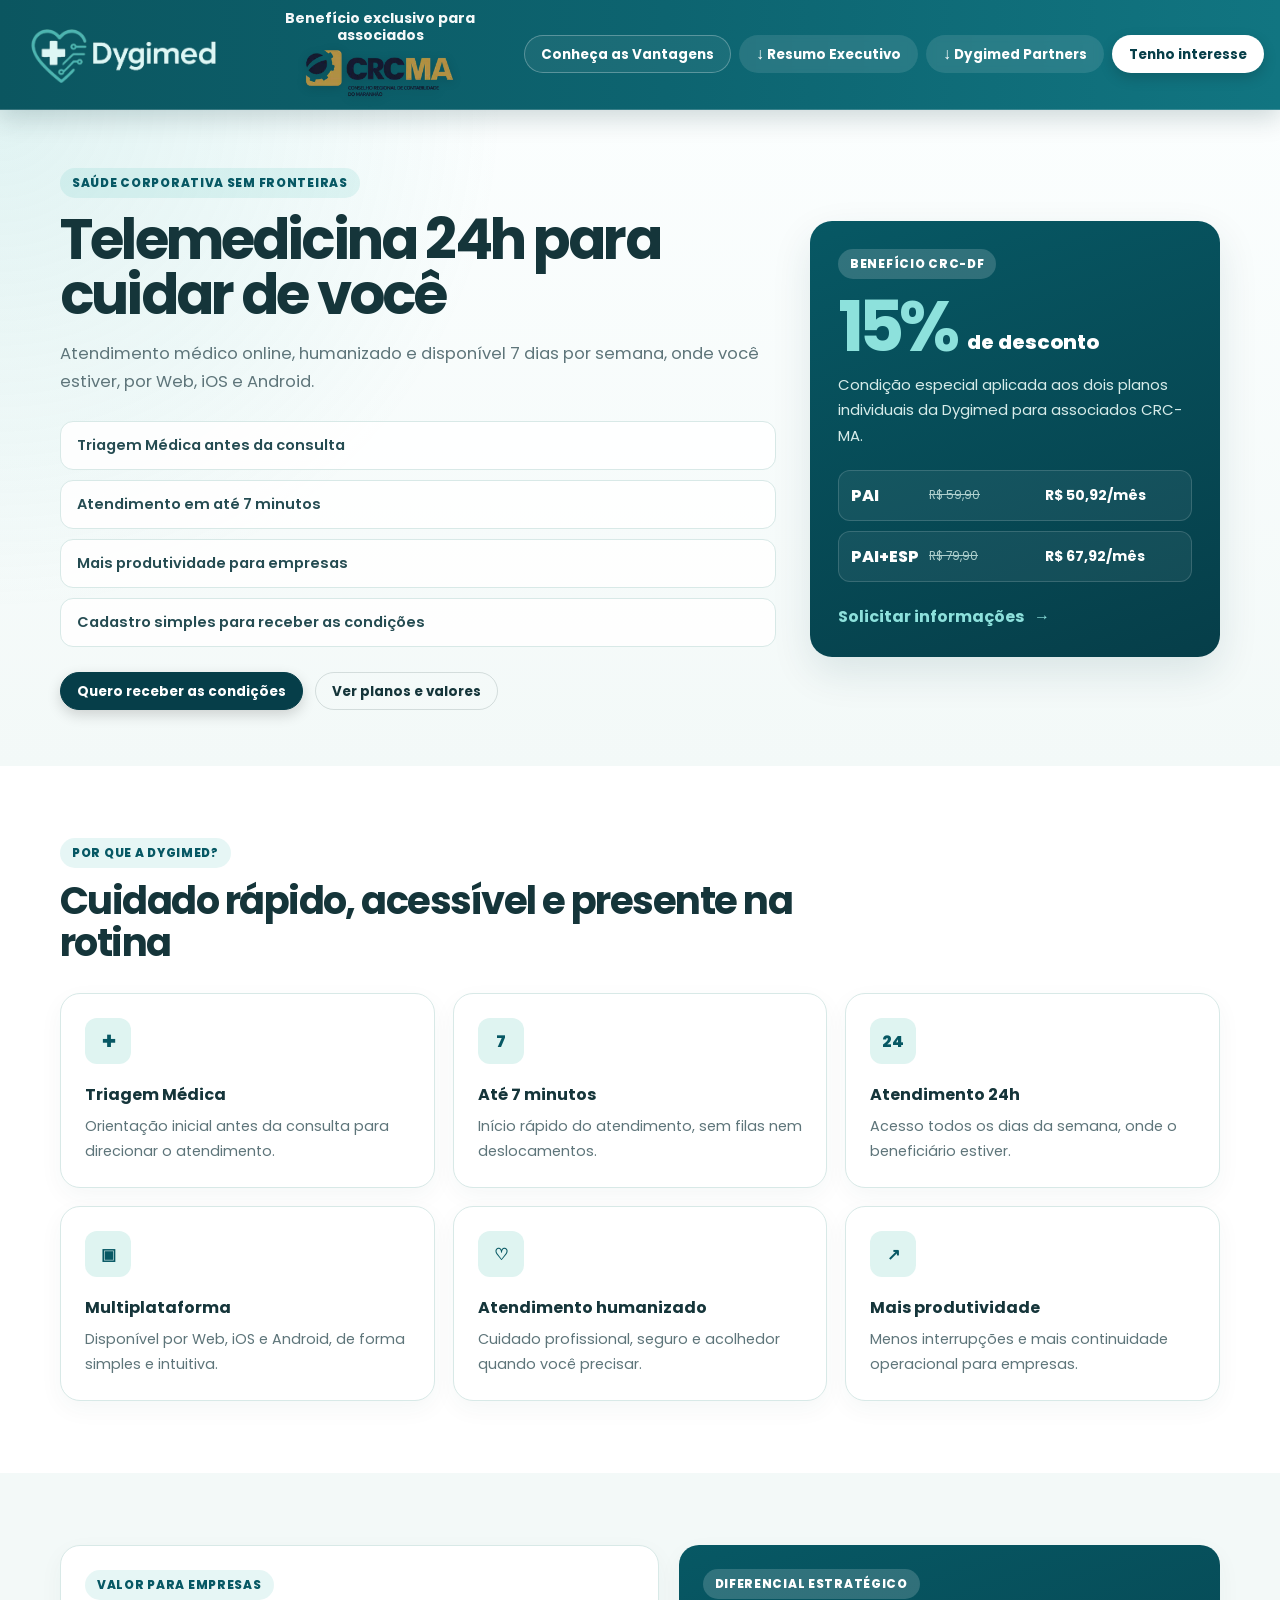
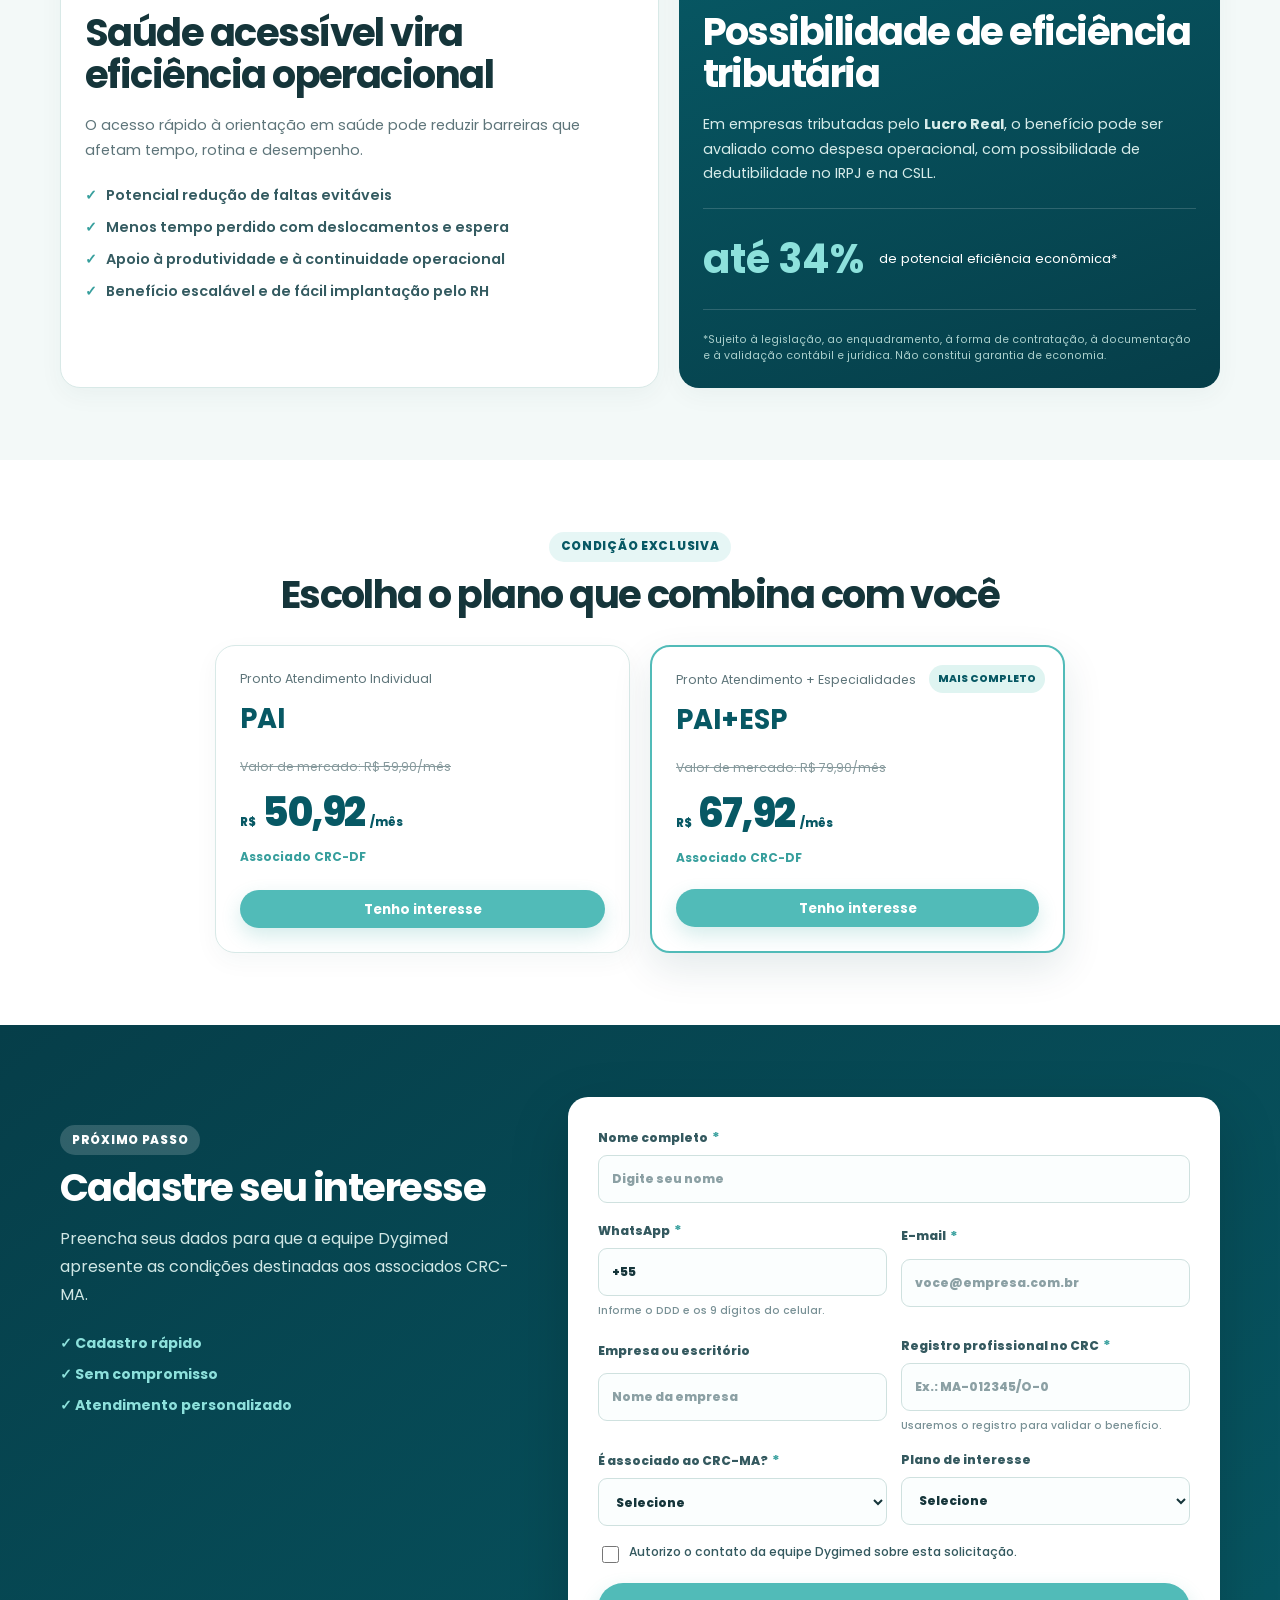
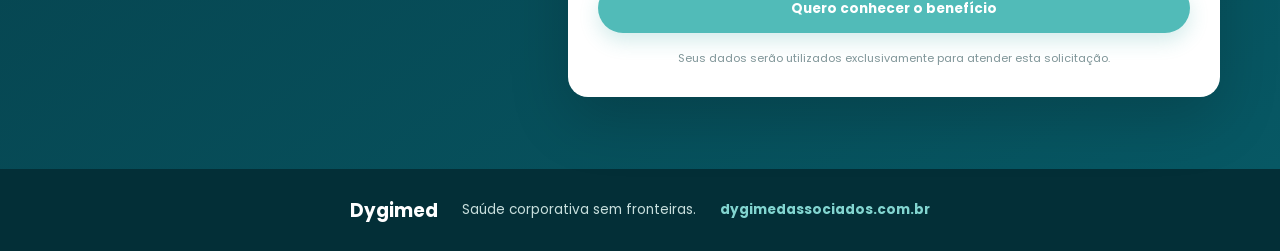
==== crcma/index.html @ 4a7ba12b "Add files via upload" ====
<!DOCTYPE html>
<html lang="pt-BR">
<head>
  <meta charset="UTF-8" />
  <meta name="viewport" content="width=device-width, initial-scale=1.0" />
  <meta name="description" content="Telemedicina Dygimed 24h com benefício exclusivo para associados CRC-MA." />
  <title>Dygimed | Benefício exclusivo CRC-MA</title>
  <link rel="icon" href="favicon.ico" sizes="any">
  <link rel="icon" type="image/png" sizes="512x512" href="assets/favicon-dygimed.png">
  <link rel="apple-touch-icon" href="assets/favicon-dygimed.png">
  <link rel="preconnect" href="https://fonts.googleapis.com">
  <link rel="preconnect" href="https://fonts.gstatic.com" crossorigin>
  <link href="https://fonts.googleapis.com/css2?family=Poppins:wght@400;500;600;700;800&display=swap" rel="stylesheet">
  <link rel="stylesheet" href="styles.css" />
</head>
<body>
  <header class="topbar">
    <div class="topbar__inner">
      <a class="dygimed-logo" href="#inicio" aria-label="Dygimed - início">
        <img src="logo-dygimed-topo.png" alt="Dygimed" width="1015" height="321">
      </a>

      <div class="topbar__benefit" aria-label="Benefício exclusivo para associados do CRC-MA">
        <strong>Benefício exclusivo para associados</strong>
        <img src="logo-crcdf.webp" alt="CRC-MA — Conselho Regional de Contabilidade do Maranhão" width="300" height="100">
      </div>

      <div class="topbar__actions">
        <a class="btn btn--ghost" href="#vantagens">Conheça as Vantagens</a>
        <a class="btn btn--download" href="Resumo_Executivo_CRC-MA.pdf" download="Resumo_Executivo_CRC-MA.pdf" aria-label="Baixar o Resumo Executivo da Dygimed em PDF">
          <span aria-hidden="true">↓</span> Resumo Executivo
        </a>
        <a class="btn btn--download" href="Dygimed_Partners_Assoc_CRC-DF.pdf" download="Dygimed_Partners_Assoc_CRC-DF.pdf" aria-label="Baixar a apresentação Dygimed Partners em PDF">
          <span aria-hidden="true">↓</span> Dygimed Partners
        </a>
        <a class="btn btn--primary" href="#cadastro">Tenho interesse</a>
      </div>
    </div>
  </header>

  <main>
    <section class="hero" id="inicio">
      <div class="container hero__grid">
        <div class="hero__content">
          <span class="hero__tag">Saúde corporativa sem fronteiras</span>
          <h1>Telemedicina 24h para cuidar de você</h1>
          <p class="hero__lead">
            Atendimento médico online, humanizado e disponível 7 dias por semana, onde você estiver, por Web, iOS e Android.
          </p>

          <div class="hero__bullets">
            <button class="bullet bullet--interactive" data-modal="modal-atendimento" type="button">Triagem Médica antes da consulta</button>
            <button class="bullet bullet--interactive" data-modal="modal-rapidez" type="button">Atendimento em até 7 minutos</button>
            <button class="bullet bullet--interactive" data-modal="modal-empresas" type="button">Mais produtividade para empresas</button>
            <a class="bullet bullet--link" href="#cadastro">Cadastro simples para receber as condições</a>
          </div>

          <div class="hero__cta">
            <a class="btn btn--primary" href="#cadastro">Quero receber as condições</a>
            <a class="btn btn--ghost-dark" href="#planos">Ver planos e valores</a>
          </div>
        </div>

        <aside class="hero__panel hero__panel--highlight">
          <span class="panel__label panel__label--light">Benefício CRC-DF</span>
          <div class="discount-head"><strong>15%</strong><span>de desconto</span></div>
          <p>Condição especial aplicada aos dois planos individuais da Dygimed para associados CRC-MA.</p>
          <div class="mini-prices">
            <div><span>PAI</span><del>R$ 59,90</del><strong>R$ 50,92/mês</strong></div>
            <div><span>PAI+ESP</span><del>R$ 79,90</del><strong>R$ 67,92/mês</strong></div>
          </div>
          <a class="text-link text-link--light text-link--arrow" href="#cadastro">Solicitar informações <span aria-hidden="true">→</span></a>
        </aside>
      </div>
    </section>

    <section class="section" id="vantagens">
      <div class="container">
        <div class="section-heading">
          <span class="section-tag">Por que a Dygimed?</span>
          <h2>Cuidado rápido, acessível e presente na rotina</h2>
        </div>
        <div class="cards cards--six">
          <article class="card"><span class="card__icon">✚</span><h3>Triagem Médica</h3><p>Orientação inicial antes da consulta para direcionar o atendimento.</p></article>
          <article class="card"><span class="card__icon">7</span><h3>Até 7 minutos</h3><p>Início rápido do atendimento, sem filas nem deslocamentos.</p></article>
          <article class="card"><span class="card__icon">24</span><h3>Atendimento 24h</h3><p>Acesso todos os dias da semana, onde o beneficiário estiver.</p></article>
          <article class="card"><span class="card__icon">▣</span><h3>Multiplataforma</h3><p>Disponível por Web, iOS e Android, de forma simples e intuitiva.</p></article>
          <article class="card"><span class="card__icon">♡</span><h3>Atendimento humanizado</h3><p>Cuidado profissional, seguro e acolhedor quando você precisar.</p></article>
          <article class="card"><span class="card__icon">↗</span><h3>Mais produtividade</h3><p>Menos interrupções e mais continuidade operacional para empresas.</p></article>
        </div>
      </div>
    </section>

    <section class="section section--light" id="empresas">
      <div class="container feature-grid">
        <article class="feature-card">
          <span class="section-tag">Valor para empresas</span>
          <h2>Saúde acessível vira eficiência operacional</h2>
          <p>O acesso rápido à orientação em saúde pode reduzir barreiras que afetam tempo, rotina e desempenho.</p>
          <ul class="check-list">
            <li>Potencial redução de faltas evitáveis</li>
            <li>Menos tempo perdido com deslocamentos e espera</li>
            <li>Apoio à produtividade e à continuidade operacional</li>
            <li>Benefício escalável e de fácil implantação pelo RH</li>
          </ul>
        </article>

        <article class="feature-card feature-card--tax">
          <span class="panel__label panel__label--light">Diferencial estratégico</span>
          <h2>Possibilidade de eficiência tributária</h2>
          <p>Em empresas tributadas pelo <strong>Lucro Real</strong>, o benefício pode ser avaliado como despesa operacional, com possibilidade de dedutibilidade no IRPJ e na CSLL.</p>
          <div class="tax-value"><strong>até 34%</strong><span>de potencial eficiência econômica*</span></div>
          <small>*Sujeito à legislação, ao enquadramento, à forma de contratação, à documentação e à validação contábil e jurídica. Não constitui garantia de economia.</small>
        </article>
      </div>
    </section>

    <section class="section" id="planos">
      <div class="container">
        <div class="section-heading section-heading--center">
          <span class="section-tag">Condição exclusiva</span>
          <h2>Escolha o plano que combina com você</h2>
        </div>
        <div class="plans">
          <article class="plan-card"><span>Pronto Atendimento Individual</span><h3>PAI</h3><del>Valor de mercado: R$ 59,90/mês</del><div class="plan-price"><small>R$</small> 50,92 <small>/mês</small></div><b>Associado CRC-DF</b><a class="btn btn--accent" href="#cadastro" data-plan="PAI">Tenho interesse</a></article>
          <article class="plan-card plan-card--featured"><span class="plan-card__tag">Mais completo</span><span>Pronto Atendimento + Especialidades</span><h3>PAI+ESP</h3><del>Valor de mercado: R$ 79,90/mês</del><div class="plan-price"><small>R$</small> 67,92 <small>/mês</small></div><b>Associado CRC-DF</b><a class="btn btn--accent" href="#cadastro" data-plan="PAI+ESP">Tenho interesse</a></article>
        </div>
      </div>
    </section>

    <section class="section section--form" id="cadastro">
      <div class="container form-grid">
        <div class="form-copy">
          <span class="panel__label panel__label--light">Próximo passo</span>
          <h2>Cadastre seu interesse</h2>
          <p>Preencha seus dados para que a equipe Dygimed apresente as condições destinadas aos associados CRC-MA.</p>
          <div class="form-benefits"><span>✓ Cadastro rápido</span><span>✓ Sem compromisso</span><span>✓ Atendimento personalizado</span></div>
        </div>

        <form class="lead-form" id="lead-form" action="https://formspree.io/f/mzdyvglq" method="POST" novalidate>
          <input type="hidden" name="origem" value="Landing Page Dygimed - CRC-MA">
          <input type="hidden" name="_subject" value="Novo interesse Dygimed - CRC-MA">

          <label class="form-field" for="nome">
            <span class="field-label">Nome completo <b aria-hidden="true">*</b></span>
            <input id="nome" type="text" name="nome" autocomplete="name" required minlength="3" placeholder="Digite seu nome" aria-describedby="nome-erro">
            <span class="field-error" id="nome-erro" aria-live="polite"></span>
          </label>

          <div class="field-row">
            <label class="form-field" for="whatsapp">
              <span class="field-label">WhatsApp <b aria-hidden="true">*</b></span>
              <input id="whatsapp" type="tel" name="whatsapp" autocomplete="tel" inputmode="numeric" required maxlength="19" value="+55 " placeholder="+55 (61) 99999-9999" aria-describedby="whatsapp-ajuda whatsapp-erro">
              <span class="field-hint" id="whatsapp-ajuda">Informe o DDD e os 9 dígitos do celular.</span>
              <span class="field-error" id="whatsapp-erro" aria-live="polite"></span>
            </label>

            <label class="form-field" for="email">
              <span class="field-label">E-mail <b aria-hidden="true">*</b></span>
              <input id="email" type="email" name="email" autocomplete="email" inputmode="email" autocapitalize="none" spellcheck="false" required placeholder="voce@empresa.com.br" aria-describedby="email-erro">
              <span class="field-error" id="email-erro" aria-live="polite"></span>
            </label>
          </div>

          <div class="field-row">
            <label class="form-field" for="empresa">
              <span class="field-label">Empresa ou escritório</span>
              <input id="empresa" type="text" name="empresa" autocomplete="organization" placeholder="Nome da empresa">
            </label>

            <label class="form-field" for="registro_crc">
              <span class="field-label">Registro profissional no CRC <b aria-hidden="true">*</b></span>
              <input id="registro_crc" type="text" name="registro_crc" required maxlength="24" autocapitalize="characters" placeholder="Ex.: MA-012345/O-0" aria-describedby="registro_crc-ajuda registro_crc-erro">
              <span class="field-hint" id="registro_crc-ajuda">Usaremos o registro para validar o benefício.</span>
              <span class="field-error" id="registro_crc-erro" aria-live="polite"></span>
            </label>
          </div>

          <div class="field-row">
            <label class="form-field" for="associado_crcdf">
              <span class="field-label">É associado ao CRC-MA? <b aria-hidden="true">*</b></span>
              <select id="associado_crcdf" name="associado_crcdf" required aria-describedby="associado_crcdf-erro">
                <option value="">Selecione</option>
                <option value="Sim">Sim</option>
                <option value="Não">Não</option>
              </select>
              <span class="field-error" id="associado_crcdf-erro" aria-live="polite"></span>
            </label>

            <label class="form-field" for="plano_interesse">
              <span class="field-label">Plano de interesse</span>
              <select id="plano_interesse" name="plano_interesse">
                <option value="Selecione">Selecione</option>
                <option value="PAI">PAI</option>
                <option value="PAI+ESP">PAI + ESP</option>
              </select>
            </label>
          </div>

          <label class="consent form-field" for="consentimento">
            <input id="consentimento" type="checkbox" name="consentimento" value="Autorizado" required aria-describedby="consentimento-erro">
            <span>Autorizo o contato da equipe Dygimed sobre esta solicitação.</span>
            <span class="field-error consent__error" id="consentimento-erro" aria-live="polite"></span>
          </label>

          <button class="btn btn--submit" type="submit" data-default-text="Quero conhecer o benefício">
            <span class="submit-label">Quero conhecer o benefício</span>
            <span class="submit-spinner" aria-hidden="true"></span>
          </button>

          <div class="form-status" id="form-status" role="status" aria-live="polite" hidden></div>
          <p class="privacy">Seus dados serão utilizados exclusivamente para atender esta solicitação.</p>
        </form>
      </div>
    </section>

    <footer class="footer"><strong>Dygimed</strong><span>Saúde corporativa sem fronteiras.</span><a href="https://dygimedassociados.com.br">dygimedassociados.com.br</a></footer>

    <div class="modal-overlay" id="modal-overlay"></div>
    <div class="modal-card" id="modal-atendimento" aria-hidden="true" role="dialog" aria-modal="true"><h3>Triagem Médica antes da consulta</h3><p>O beneficiário recebe uma orientação inicial para que a necessidade seja compreendida e direcionada com mais segurança antes do atendimento médico.</p><div class="modal-card__footer"><a class="btn btn--accent" href="#cadastro">Tenho interesse</a><button class="btn btn--ghost-dark modal-close-btn" type="button">Fechar</button></div></div>
    <div class="modal-card" id="modal-rapidez" aria-hidden="true" role="dialog" aria-modal="true"><h3>Atendimento em até 7 minutos</h3><p>A Dygimed facilita o acesso ao cuidado com início rápido do atendimento, sem filas presenciais e sem deslocamentos desnecessários.</p><div class="modal-card__footer"><a class="btn btn--accent" href="#cadastro">Tenho interesse</a><button class="btn btn--ghost-dark modal-close-btn" type="button">Fechar</button></div></div>
    <div class="modal-card" id="modal-empresas" aria-hidden="true" role="dialog" aria-modal="true"><h3>Mais produtividade para empresas</h3><p>O acesso rápido à orientação em saúde ajuda a reduzir interrupções, tempo perdido e barreiras que afetam a continuidade operacional.</p><div class="modal-card__footer"><a class="btn btn--accent" href="#cadastro">Tenho interesse</a><button class="btn btn--ghost-dark modal-close-btn" type="button">Fechar</button></div></div>
  </main>
  <script src="script.js"></script>
</body>
</html>
---- crcma/styles.css ----
:root{--deep:#063e49;--petrol:#075864;--teal:#51bbb8;--teal-dark:#379f9d;--mint:#dff4f1;--text:#15353a;--muted:#5e757a;--white:#fff;--bg:#f3f9f8;--line:#d8e9e7;--danger:#b42318;--danger-bg:#fef3f2;--success:#067647;--success-bg:#ecfdf3;--shadow:0 16px 40px rgba(2,62,70,.11)}
*{box-sizing:border-box}html{scroll-behavior:smooth}body{margin:0;padding-top:106px;font-family:"Poppins",sans-serif;color:var(--text);background:#fff}a{text-decoration:none;color:inherit}button,input,select{font:inherit}img{max-width:100%;display:block}.container{width:min(1160px,calc(100% - 32px));margin:0 auto}

.topbar{
    position:fixed;
    inset:0 0 auto;
    z-index:1000;

    /* Mais claro, mantendo o verde petróleo */
    background:linear-gradient(
        90deg,
        #0b5660 0%,
        #0d6470 52%,
        #117581 100%
    );

    border-bottom:1px solid rgba(255,255,255,.18);

    /* Sombra mais suave */
    box-shadow:0 8px 24px rgba(1,45,52,.18);
}

.topbar__inner{
    width:min(1380px,calc(100% - 32px));
    min-height:94px;
    margin:auto;
    display:grid;
    grid-template-columns:minmax(190px,260px) minmax(240px,1fr) auto;
    align-items:center;
    gap:24px;
    padding:10px 0;
}

.dygimed-logo{
    justify-self:start;
    display:flex;
    align-items:center;
    min-width:0;
}

.dygimed-logo img{
    width:min(238px,100%);
    height:68px;
    object-fit:contain;
    object-position:left center;
}

.topbar__benefit{
    justify-self:center;
    display:grid;
    justify-items:center;
    gap:5px;
    min-width:240px;
    text-align:center;
}

.topbar__benefit strong{
    color:rgba(255,255,255,.96);
    font-size:.88rem;
    font-weight:700;
    line-height:1.2;
}

.topbar__benefit img{
    width:150px;
    height:50px;
    object-fit:contain;

    /* Um pouco menos pesada */
    filter:drop-shadow(0 2px 5px rgba(0,0,0,.14));
}

.topbar__actions{
    display:flex;
    align-items:center;
    justify-content:flex-end;
    gap:8px;
}

.btn--download{
    border-color:rgba(255,255,255,.38);
    color:#fff;

    /* Dá mais contraste entre botão e fundo */
    background:rgba(255,255,255,.11);
    backdrop-filter:blur(4px);
}

.btn--download span{
    font-size:1rem;
    margin-right:3px;
}

.btn--download:hover{
    background:rgba(255,255,255,.19);
    border-color:rgba(255,255,255,.58);
}

.btn{display:inline-flex;align-items:center;justify-content:center;min-height:38px;padding:0 16px;border-radius:999px;border:1px solid transparent;font-size:.84rem;font-weight:700;line-height:1;white-space:nowrap;cursor:pointer;transition:.18s}.btn:hover{transform:translateY(-1px)}.btn--primary{background:#fff;color:var(--deep);box-shadow:0 5px 14px rgba(0,0,0,.16)}.btn--ghost{border-color:rgba(255,255,255,.28);color:#fff;background:rgba(255,255,255,.06)}.btn--ghost-dark{border-color:rgba(21,53,58,.15);color:var(--text);background:transparent}.btn--accent,.btn--submit{background:var(--teal);color:#fff;box-shadow:0 8px 20px rgba(40,160,157,.2)}
.hero{padding:62px 0 56px;background:radial-gradient(circle at 0 0,rgba(81,187,184,.16),transparent 35%),linear-gradient(180deg,#fbfefe,var(--bg))}.hero__grid{display:grid;grid-template-columns:minmax(0,1.15fr) minmax(320px,410px);gap:34px;align-items:center}.hero__tag,.section-tag,.panel__label{display:inline-flex;align-items:center;min-height:30px;padding:0 12px;border-radius:999px;background:rgba(81,187,184,.14);color:var(--petrol);font-size:.74rem;font-weight:800;text-transform:uppercase;letter-spacing:.06em}.panel__label--light{background:rgba(255,255,255,.17);color:#fff}.hero h1{font-size:clamp(2.35rem,4.4vw,4.8rem);line-height:.98;letter-spacing:-.05em;margin:14px 0 18px;max-width:760px}.hero__lead{font-size:1.03rem;line-height:1.7;margin:0;max-width:700px;color:var(--muted)}.hero__bullets{display:grid;gap:10px;margin:25px 0}.bullet{width:100%;padding:13px 16px;border-radius:13px;border:1px solid var(--line);background:rgba(255,255,255,.9);font-size:.91rem;font-weight:600;color:#254c52;text-align:left}.bullet--interactive{cursor:pointer;transition:.18s}.bullet--interactive:hover,.bullet--link:hover{transform:translateY(-1px);box-shadow:0 10px 22px rgba(2,75,83,.07);border-color:rgba(81,187,184,.55)}.bullet--link{display:block}.hero__cta{display:flex;gap:12px;flex-wrap:wrap}.hero__cta .btn--primary{background:var(--deep);color:#fff;border-color:var(--deep)}
.hero__panel{border-radius:22px;padding:28px;box-shadow:var(--shadow)}.hero__panel--highlight{background:linear-gradient(160deg,var(--petrol),var(--deep));color:#fff}.discount-head{display:flex;align-items:end;gap:12px;margin:18px 0 12px}.discount-head strong{font-size:4.4rem;line-height:.85;color:#8de1dc;letter-spacing:-.07em}.discount-head span{font-size:1.25rem;font-weight:800}.hero__panel p{font-size:.93rem;line-height:1.7;color:#d7ecea}.mini-prices{display:grid;gap:10px;margin:22px 0}.mini-prices>div{display:grid;grid-template-columns:70px 1fr 1.25fr;align-items:center;gap:8px;padding:12px;border:1px solid rgba(255,255,255,.15);border-radius:12px;background:rgba(255,255,255,.06)}.mini-prices span{font-weight:800}.mini-prices del{font-size:.74rem;color:#aecfcd}.mini-prices strong{font-size:.88rem;color:#fff}.text-link{font-weight:700}.text-link--light{color:#8de1dc}.text-link--arrow{display:inline-flex;align-items:center;gap:10px}
.section{padding:72px 0}.section--light{background:var(--bg)}.section-heading{max-width:760px;margin-bottom:30px}.section-heading--center{text-align:center;margin-left:auto;margin-right:auto}.section-heading h2,.feature-card h2,.form-copy h2{margin:12px 0 0;font-size:clamp(1.7rem,3vw,3rem);line-height:1.08;letter-spacing:-.04em}.cards{display:grid;gap:18px}.cards--six{grid-template-columns:repeat(3,minmax(0,1fr))}.card,.feature-card,.plan-card{background:#fff;border:1px solid var(--line);border-radius:20px;padding:24px;box-shadow:0 8px 24px rgba(2,62,70,.045)}.card__icon{width:46px;height:46px;border-radius:12px;background:var(--mint);display:grid;place-items:center;color:var(--petrol);font-weight:800}.card h3{margin:18px 0 7px;font-size:1rem}.card p,.feature-card p{margin:0;color:var(--muted);font-size:.9rem;line-height:1.7}.feature-grid{display:grid;grid-template-columns:1.05fr .95fr;gap:20px}.feature-card h2{margin-bottom:18px}.check-list{list-style:none;padding:0;margin:23px 0 0;display:grid;gap:11px;color:#345b61;font-size:.9rem;font-weight:600}.check-list li:before{content:"✓";color:var(--teal-dark);margin-right:9px}.feature-card--tax{background:linear-gradient(160deg,var(--petrol),var(--deep));color:#fff;border:0}.feature-card--tax h2{color:#fff}.feature-card--tax p{color:#d7ecea}.tax-value{display:flex;align-items:center;gap:15px;padding:20px 0;margin:22px 0;border-top:1px solid rgba(255,255,255,.16);border-bottom:1px solid rgba(255,255,255,.16)}.tax-value strong{font-size:2.5rem;color:#8de1dc;white-space:nowrap}.tax-value span{font-size:.82rem}.feature-card--tax small{display:block;color:#a9cecb;font-size:.67rem;line-height:1.5}
.plans{max-width:850px;margin:auto;display:grid;grid-template-columns:1fr 1fr;gap:20px}.plan-card{display:flex;flex-direction:column;position:relative}.plan-card--featured{border:2px solid var(--teal);box-shadow:var(--shadow)}.plan-card__tag{position:absolute;right:18px;top:18px;padding:6px 9px;border-radius:999px;background:var(--mint);color:var(--petrol);font-size:.65rem;font-weight:800;text-transform:uppercase}.plan-card>span:not(.plan-card__tag){font-size:.78rem;color:var(--muted)}.plan-card h3{font-size:1.7rem;margin:10px 0 18px;color:var(--petrol)}.plan-card del{font-size:.77rem;color:#879a9d}.plan-price{font-size:2.5rem;font-weight:800;color:var(--petrol);letter-spacing:-.05em;margin:6px 0}.plan-price small{font-size:.72rem;letter-spacing:0}.plan-card>b{font-size:.75rem;color:var(--teal-dark);margin-bottom:22px}.plan-card .btn{margin-top:auto}
.section--form{background:linear-gradient(145deg,var(--deep),var(--petrol));color:#fff}.form-grid{display:grid;grid-template-columns:.82fr 1.18fr;gap:55px;align-items:start}.form-copy{padding-top:28px}.form-copy p{color:#d0e7e5;line-height:1.75}.form-benefits{display:grid;gap:10px;margin-top:24px;color:#8de1dc;font-size:.88rem;font-weight:700}.lead-form{background:#fff;color:var(--text);border-radius:20px;padding:30px;display:grid;gap:17px;box-shadow:0 22px 60px rgba(0,0,0,.18)}.lead-form label{display:grid;gap:7px;color:#34595f;font-size:.76rem;font-weight:800}.field-label{display:flex;align-items:center;gap:4px}.field-label b{color:var(--teal-dark);font-size:.9rem}.lead-form input,.lead-form select{width:100%;height:48px;padding:0 13px;border:1px solid #cfe1df;border-radius:9px;background:#fbfefe;color:var(--text);outline:none;transition:border-color .18s,box-shadow .18s,background .18s}.lead-form input::placeholder{color:#8ba0a4}.lead-form input:focus,.lead-form select:focus{border-color:var(--teal);box-shadow:0 0 0 3px rgba(81,187,184,.14);background:#fff}.field-row{display:grid;grid-template-columns:1fr 1fr;gap:14px}.field-hint{color:#789095;font-size:.65rem;font-weight:500;line-height:1.45}.field-error{display:none;color:var(--danger);font-size:.66rem;font-weight:600;line-height:1.4}.form-field.has-error .field-error{display:block}.form-field.has-error input:not([type="checkbox"]),.form-field.has-error select{border-color:#f04438;background:#fffafa;box-shadow:0 0 0 3px rgba(240,68,56,.08)}.form-field.has-success input:not([type="checkbox"]),.form-field.has-success select{border-color:#6bc5a0;background:#fbfffd}.consent{grid-template-columns:auto 1fr!important;align-items:start!important;font-weight:500!important;line-height:1.5}.consent input{width:17px;height:17px;accent-color:var(--teal-dark)}.consent__error{grid-column:1/-1}.consent.has-error>span:not(.field-error){color:var(--danger)}.btn--submit{position:relative;width:100%;min-height:50px;border:0}.btn--submit:disabled{cursor:wait;opacity:.82;transform:none}.submit-spinner{display:none;width:18px;height:18px;margin-left:10px;border:2px solid rgba(255,255,255,.45);border-top-color:#fff;border-radius:50%;animation:submit-spin .75s linear infinite}.btn--submit.is-loading .submit-spinner{display:block}.form-status{padding:14px 16px;border:1px solid transparent;border-radius:11px;font-size:.78rem;line-height:1.55}.form-status strong{display:block;margin-bottom:2px}.form-status--success{color:var(--success);background:var(--success-bg);border-color:#abefc6}.form-status--error{color:var(--danger);background:var(--danger-bg);border-color:#fecdca}.privacy{text-align:center!important;color:#809699!important;font-size:.69rem!important;margin:0!important}@keyframes submit-spin{to{transform:rotate(360deg)}}
.footer{min-height:82px;padding:20px 5vw;background:#032f37;color:#c8dfdd;display:flex;align-items:center;justify-content:center;gap:24px;flex-wrap:wrap;font-size:.85rem}.footer strong{color:#fff;font-size:1.15rem}.footer a{color:#82d5d0;font-weight:700}.modal-overlay{position:fixed;inset:0;background:rgba(1,30,35,.56);backdrop-filter:blur(6px);opacity:0;visibility:hidden;transition:.22s;z-index:1200}.modal-overlay.is-active{opacity:1;visibility:visible}.modal-card{position:fixed;top:50%;left:50%;width:min(660px,calc(100% - 32px));max-height:calc(100vh - 60px);overflow:auto;background:#fff;border:1px solid var(--line);border-radius:22px;padding:28px;box-shadow:0 30px 80px rgba(1,45,52,.24);transform:translate(-50%,-46%) scale(.98);opacity:0;visibility:hidden;transition:.24s;z-index:1300}.modal-card.is-active{opacity:1;visibility:visible;transform:translate(-50%,-50%) scale(1)}.modal-card h3{font-size:1.7rem;margin:0 0 12px;color:var(--deep)}.modal-card p{color:var(--muted);line-height:1.75}.modal-card__footer{display:flex;gap:10px;margin-top:20px}.modal-open{overflow:hidden}
@media(max-width:1260px){body{padding-top:166px}.topbar__inner{grid-template-columns:minmax(180px,230px) 1fr;grid-template-areas:"logo benefit" "actions actions";gap:8px 22px;padding:10px 0 12px}.dygimed-logo{grid-area:logo}.dygimed-logo img{height:60px}.topbar__benefit{grid-area:benefit}.topbar__actions{grid-area:actions;justify-content:center;flex-wrap:wrap}}
@media(max-width:980px){.hero__grid,.feature-grid,.form-grid{grid-template-columns:1fr}.cards--six{grid-template-columns:1fr 1fr}.hero{padding-top:45px}}
@media(max-width:640px){body{padding-top:244px}.container{width:min(100% - 24px,1160px)}.topbar__inner{grid-template-columns:1fr;grid-template-areas:"logo" "benefit" "actions";justify-items:center;text-align:center;gap:7px;padding:10px 0}.dygimed-logo{justify-self:center}.dygimed-logo img{width:190px;height:50px;object-position:center}.topbar__benefit{min-width:0;gap:3px}.topbar__benefit strong{font-size:.77rem}.topbar__benefit img{width:126px;height:42px}.topbar__actions{width:100%;gap:6px}.topbar__actions .btn{min-height:34px;padding:0 11px;font-size:.72rem}.hero h1{font-size:2.65rem}.discount-head strong{font-size:3.5rem}.mini-prices>div{grid-template-columns:55px 1fr}.mini-prices strong{grid-column:1/-1}.cards--six,.plans,.field-row{grid-template-columns:1fr}.section{padding:58px 0}.feature-card,.card,.plan-card,.lead-form{padding:21px}.tax-value{align-items:start;flex-direction:column}.form-copy{padding-top:0}.modal-card{width:calc(100% - 20px);padding:22px 18px}.modal-card__footer{flex-direction:column}.modal-card__footer .btn{width:100%}}
@media(max-width:430px){body{padding-top:304px}.topbar__actions .btn--primary{width:100%;max-width:220px}.topbar__actions .btn--ghost{width:100%;max-width:220px}.topbar__actions .btn--download{flex:1 1 calc(50% - 6px);padding-inline:8px}.hero{padding-top:36px}}
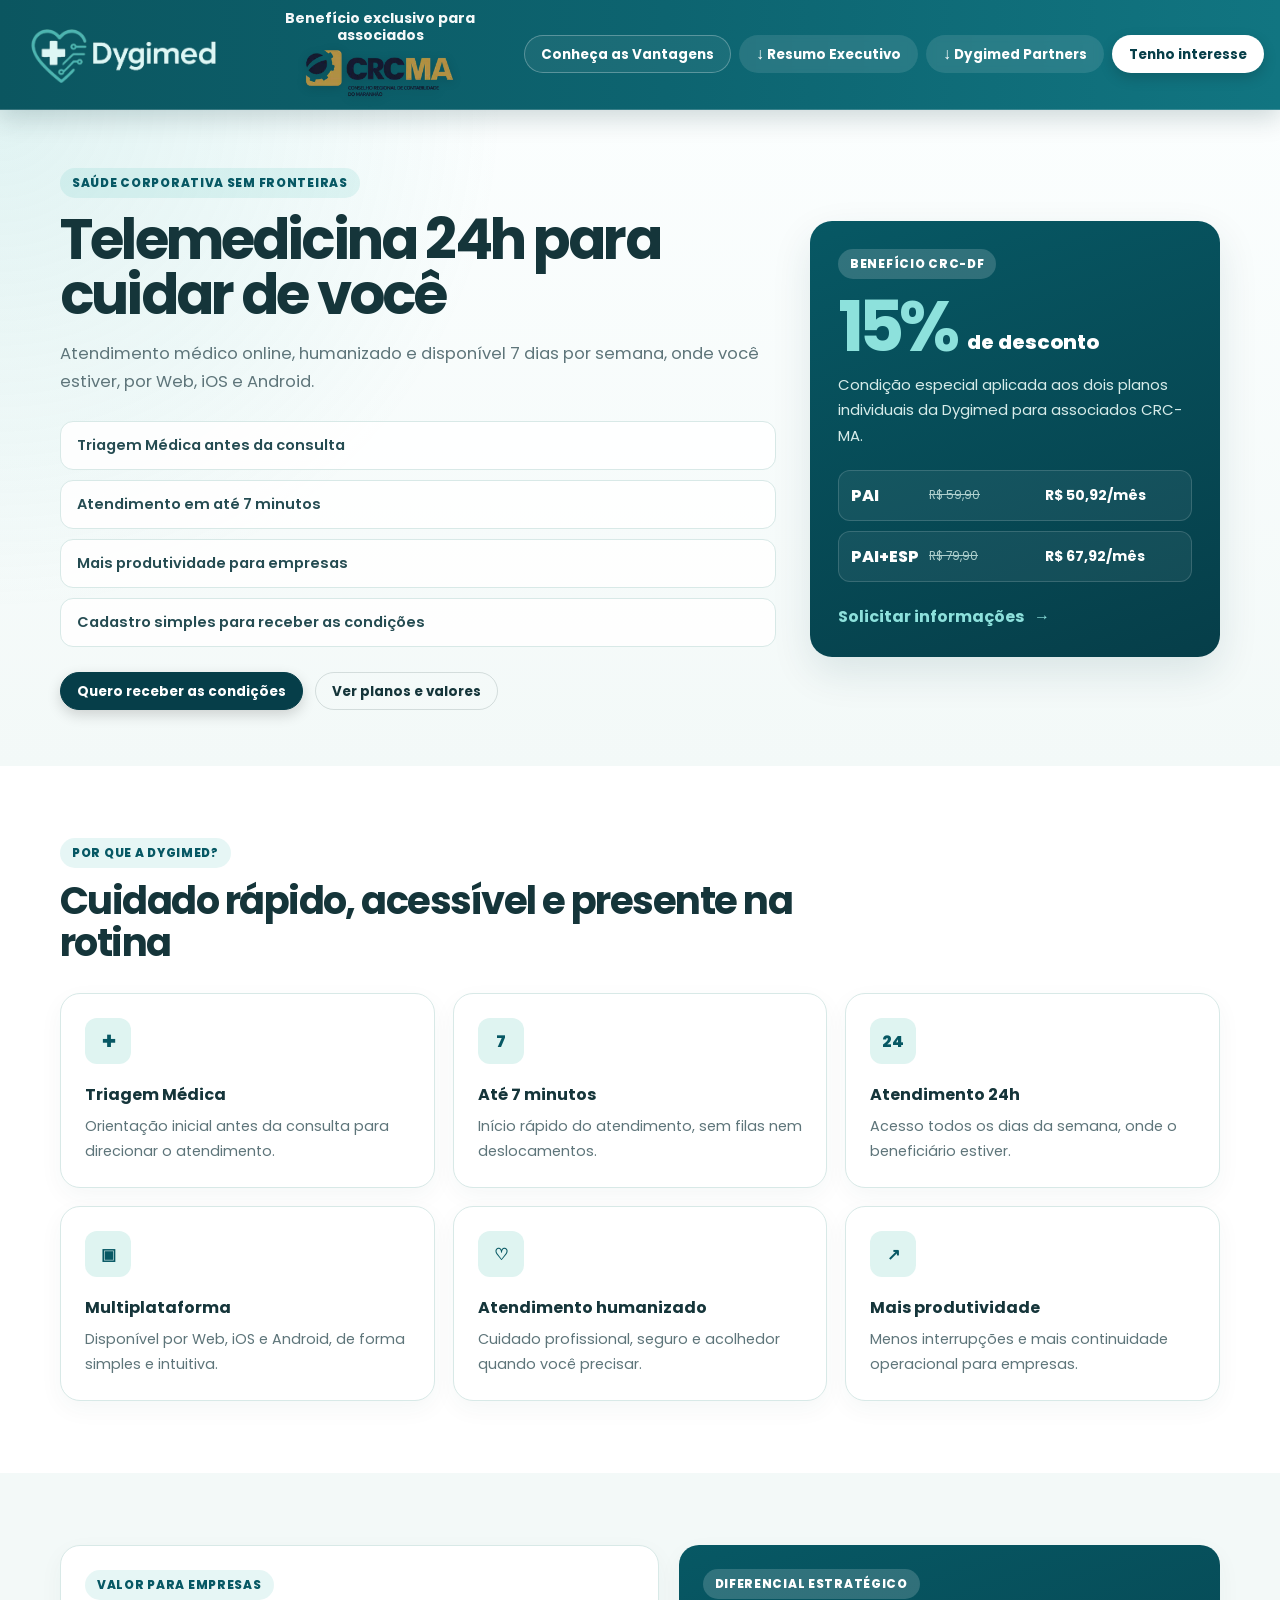
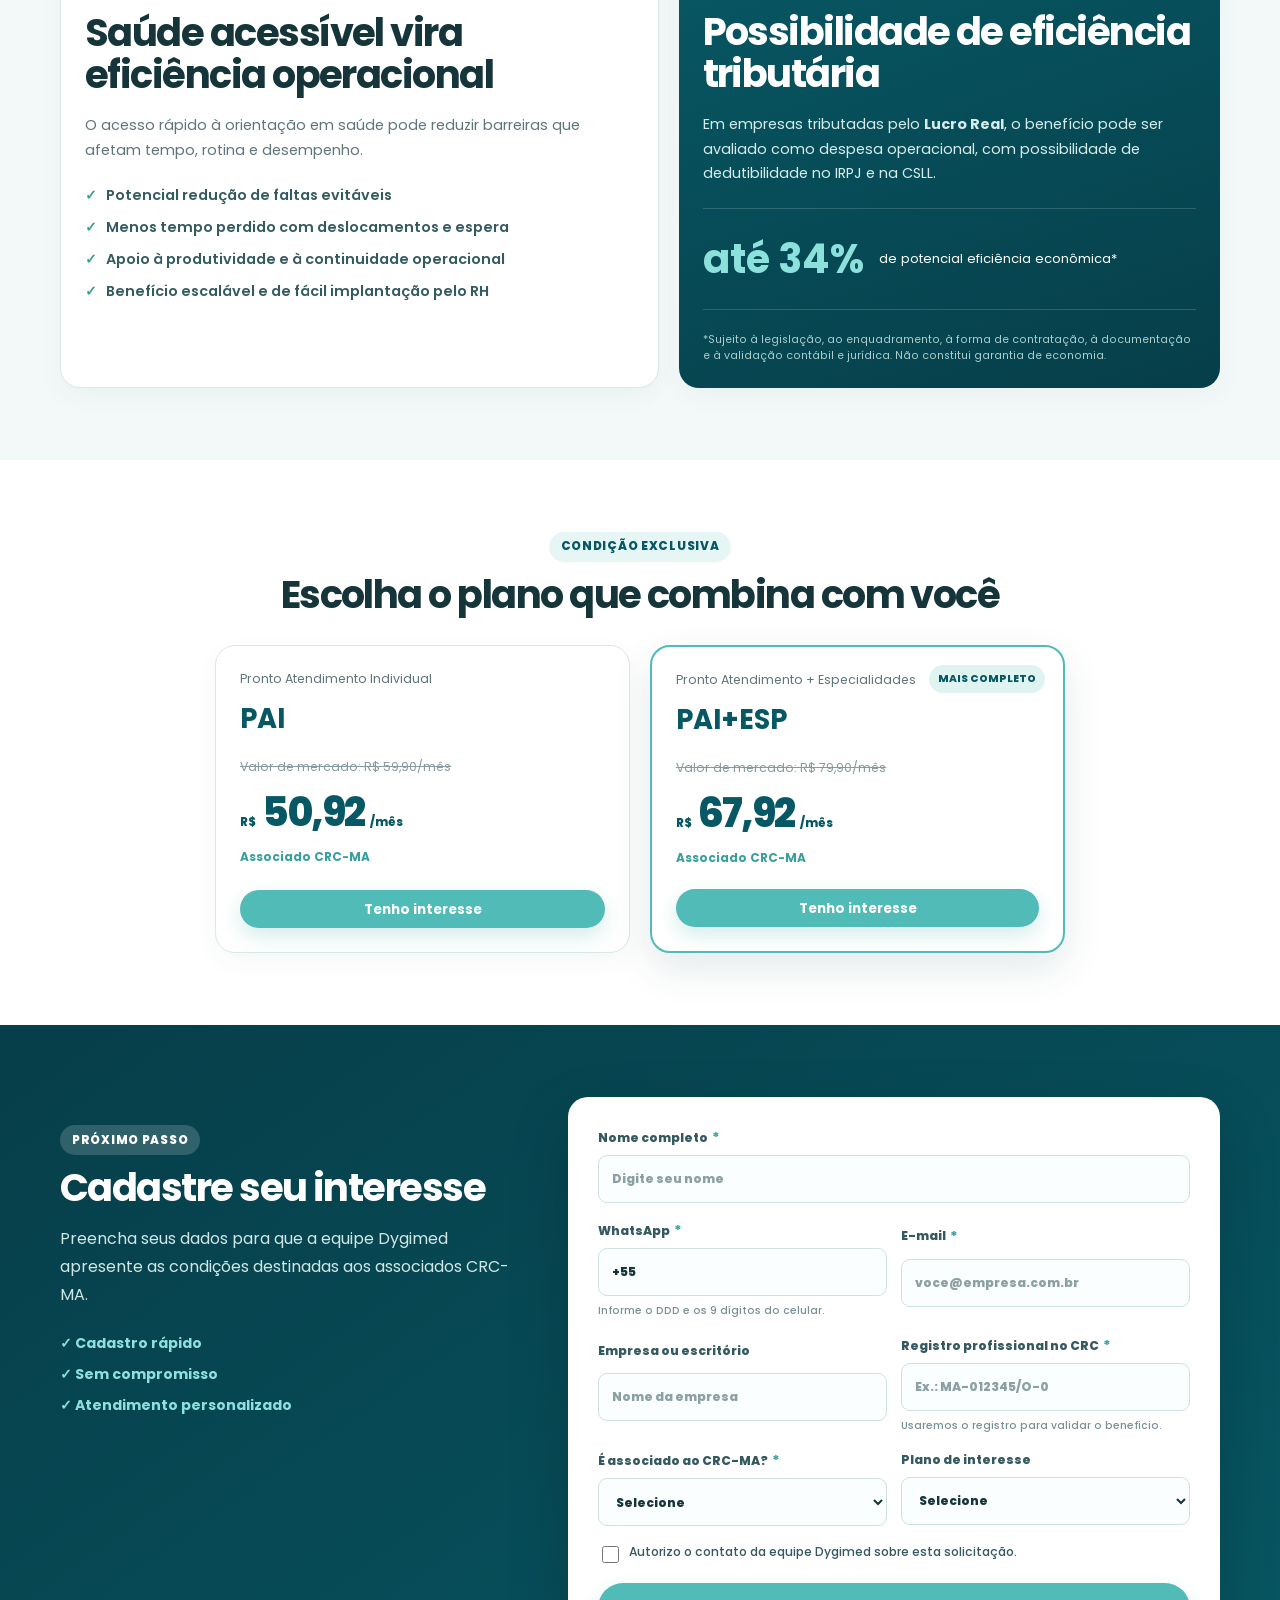
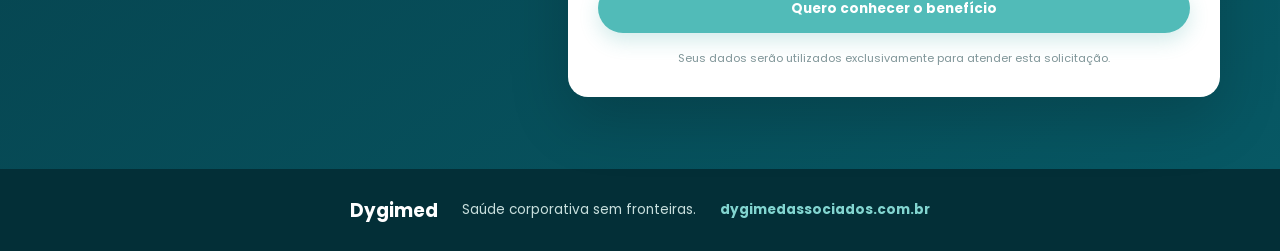
==== commit 1de28d64: "Add files via upload" ====
--- a/crcma/index.html
+++ b/crcma/index.html
@@ -122,8 +122,8 @@
           <h2>Escolha o plano que combina com você</h2>
         </div>
         <div class="plans">
-          <article class="plan-card"><span>Pronto Atendimento Individual</span><h3>PAI</h3><del>Valor de mercado: R$ 59,90/mês</del><div class="plan-price"><small>R$</small> 50,92 <small>/mês</small></div><b>Associado CRC-DF</b><a class="btn btn--accent" href="#cadastro" data-plan="PAI">Tenho interesse</a></article>
-          <article class="plan-card plan-card--featured"><span class="plan-card__tag">Mais completo</span><span>Pronto Atendimento + Especialidades</span><h3>PAI+ESP</h3><del>Valor de mercado: R$ 79,90/mês</del><div class="plan-price"><small>R$</small> 67,92 <small>/mês</small></div><b>Associado CRC-DF</b><a class="btn btn--accent" href="#cadastro" data-plan="PAI+ESP">Tenho interesse</a></article>
+          <article class="plan-card"><span>Pronto Atendimento Individual</span><h3>PAI</h3><del>Valor de mercado: R$ 59,90/mês</del><div class="plan-price"><small>R$</small> 50,92 <small>/mês</small></div><b>Associado CRC-MA</b><a class="btn btn--accent" href="#cadastro" data-plan="PAI">Tenho interesse</a></article>
+          <article class="plan-card plan-card--featured"><span class="plan-card__tag">Mais completo</span><span>Pronto Atendimento + Especialidades</span><h3>PAI+ESP</h3><del>Valor de mercado: R$ 79,90/mês</del><div class="plan-price"><small>R$</small> 67,92 <small>/mês</small></div><b>Associado CRC-MA</b><a class="btn btn--accent" href="#cadastro" data-plan="PAI+ESP">Tenho interesse</a></article>
         </div>
       </div>
     </section>
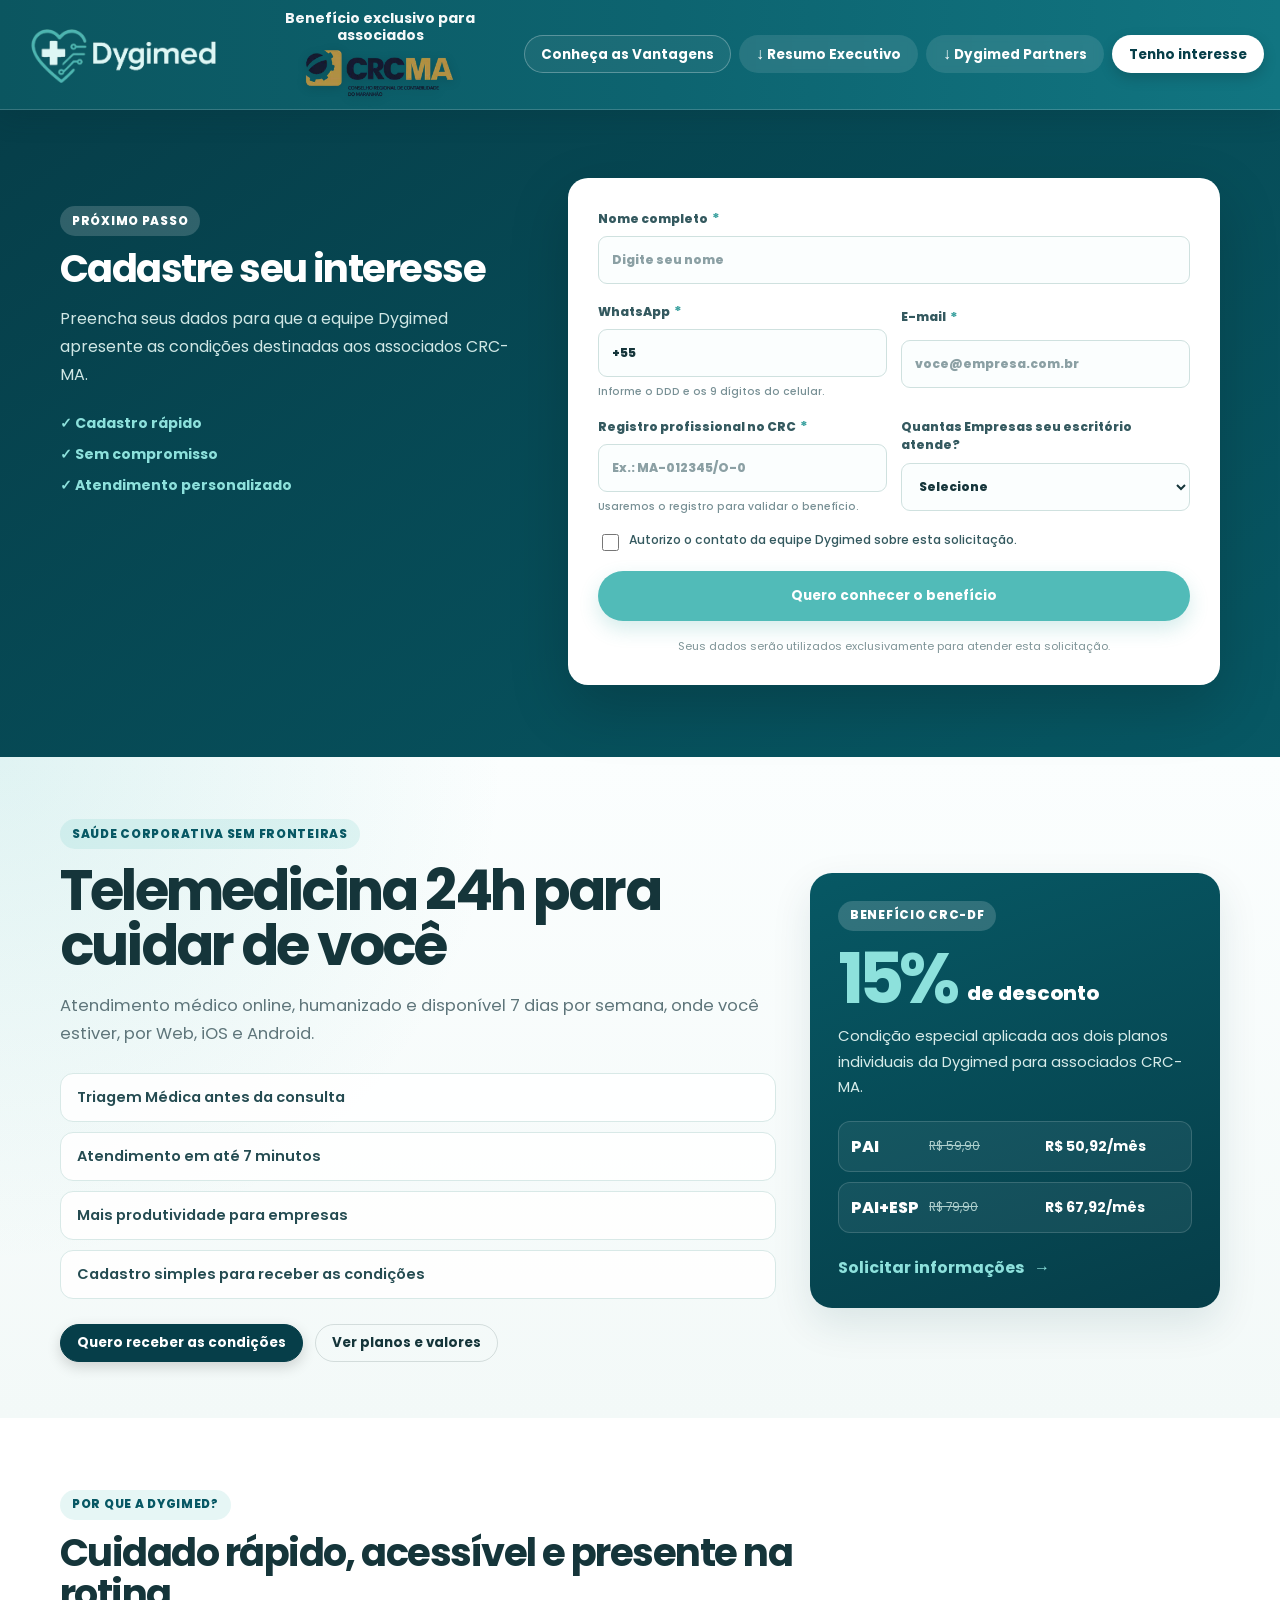
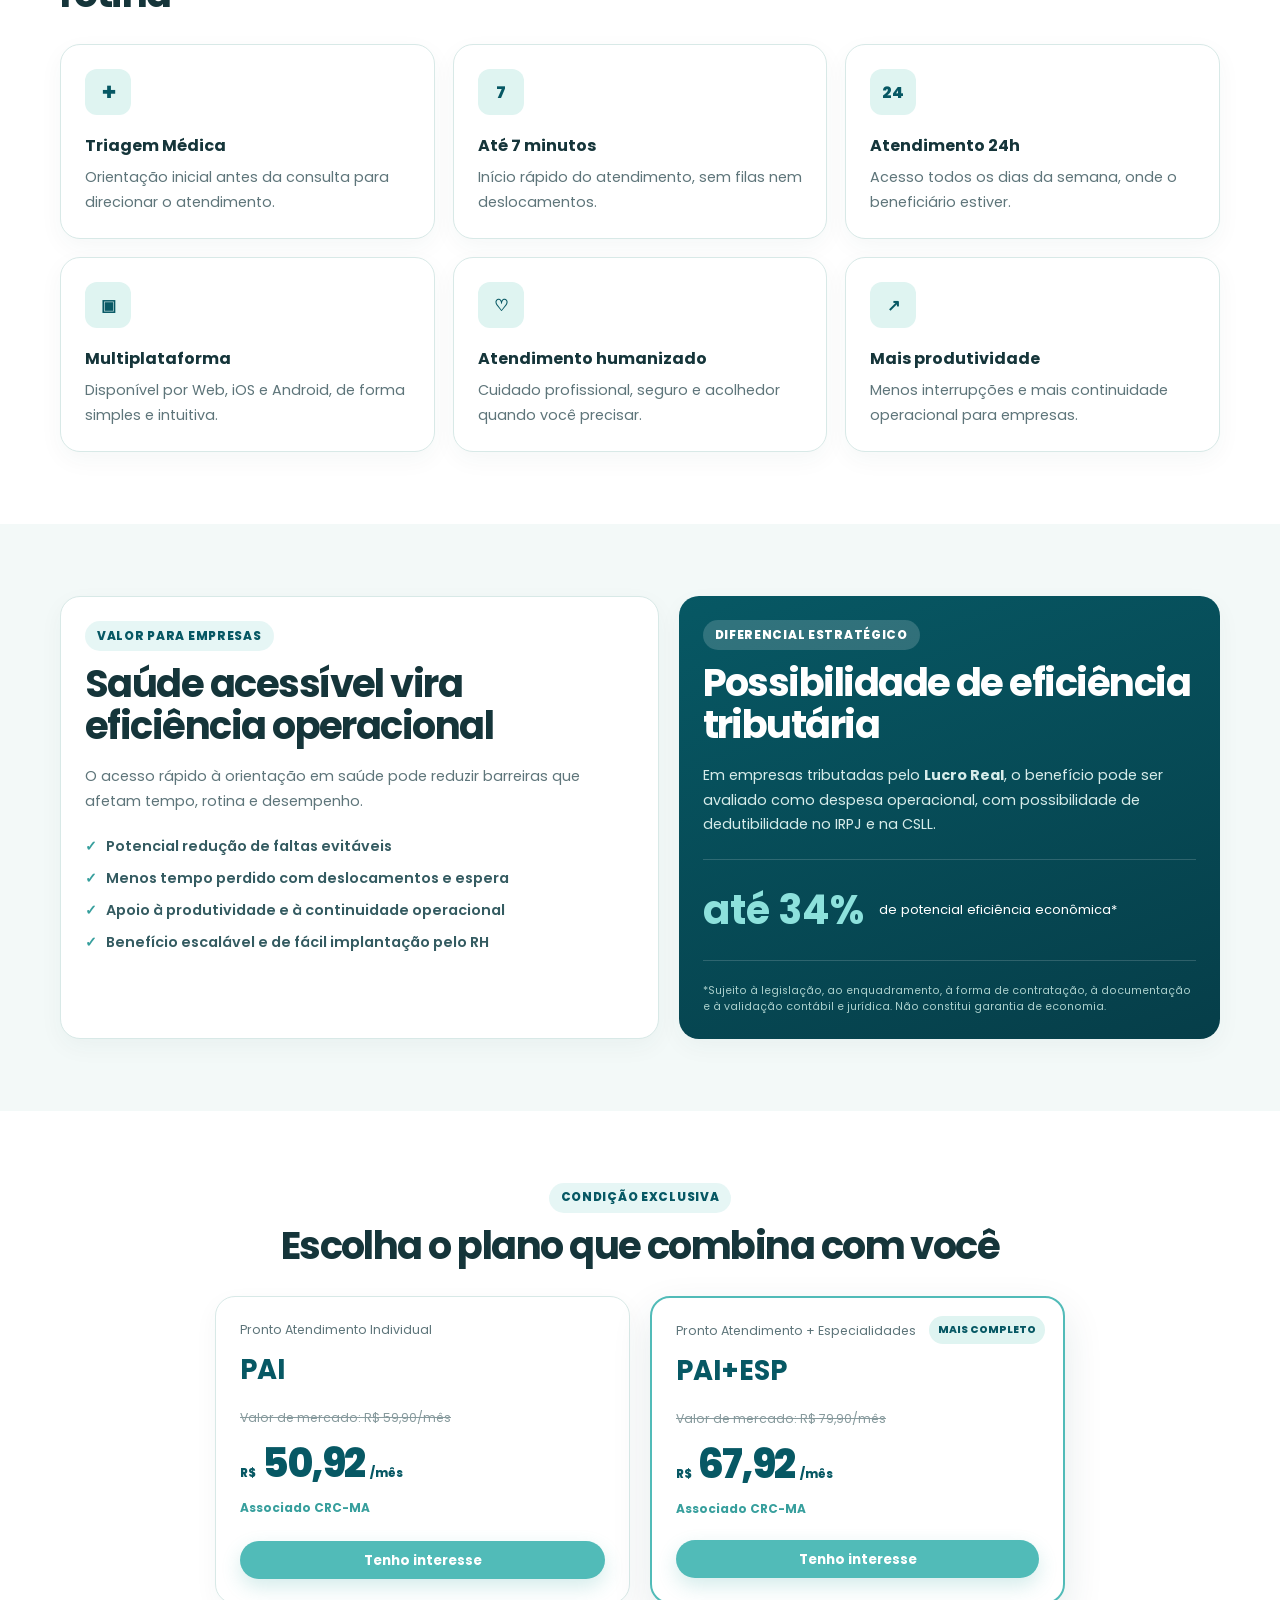
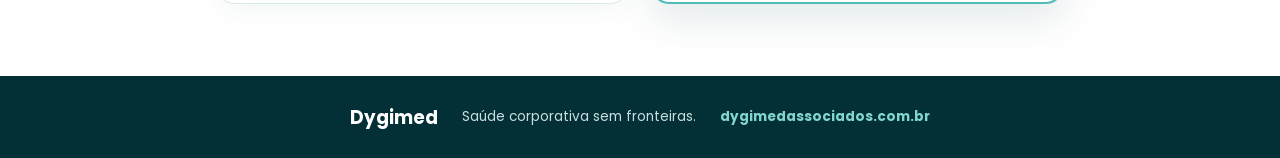
==== commit 45abe22e: "Add files via upload" ====
--- a/crcma/index.html
+++ b/crcma/index.html
@@ -30,7 +30,7 @@
         <a class="btn btn--download" href="Resumo_Executivo_CRC-MA.pdf" download="Resumo_Executivo_CRC-MA.pdf" aria-label="Baixar o Resumo Executivo da Dygimed em PDF">
           <span aria-hidden="true">↓</span> Resumo Executivo
         </a>
-        <a class="btn btn--download" href="Dygimed_Partners_Assoc_CRC-DF.pdf" download="Dygimed_Partners_Assoc_CRC-DF.pdf" aria-label="Baixar a apresentação Dygimed Partners em PDF">
+        <a class="btn btn--download" href="Dygimed_Partners_Assoc_CRC-MA.pdf" download="Dygimed_Partners_Assoc_CRC-MA.pdf" aria-label="Baixar a apresentação Dygimed Partners em PDF">
           <span aria-hidden="true">↓</span> Dygimed Partners
         </a>
         <a class="btn btn--primary" href="#cadastro">Tenho interesse</a>
@@ -39,6 +39,85 @@
   </header>
 
   <main>
+
+ <section class="section section--form" id="cadastro">
+      <div class="container form-grid">
+        <div class="form-copy">
+          <span class="panel__label panel__label--light">Próximo passo</span>
+          <h2>Cadastre seu interesse</h2>
+          <p>Preencha seus dados para que a equipe Dygimed apresente as condições destinadas aos associados CRC-MA.</p>
+          <div class="form-benefits"><span>✓ Cadastro rápido</span><span>✓ Sem compromisso</span><span>✓ Atendimento personalizado</span></div>
+        </div>
+
+        <form class="lead-form" id="lead-form" action="https://formspree.io/f/mzdyvglq" method="POST" novalidate>
+          <input type="hidden" name="origem" value="Landing Page Dygimed - CRC-MA">
+          <input type="hidden" name="_subject" value="Novo interesse Dygimed - CRC-MA">
+
+          <label class="form-field" for="nome">
+            <span class="field-label">Nome completo <b aria-hidden="true">*</b></span>
+            <input id="nome" type="text" name="nome" autocomplete="name" required minlength="3" placeholder="Digite seu nome" aria-describedby="nome-erro">
+            <span class="field-error" id="nome-erro" aria-live="polite"></span>
+          </label>
+
+          <div class="field-row">
+            <label class="form-field" for="whatsapp">
+              <span class="field-label">WhatsApp <b aria-hidden="true">*</b></span>
+              <input id="whatsapp" type="tel" name="whatsapp" autocomplete="tel" inputmode="numeric" required maxlength="19" value="+55 " placeholder="+55 (61) 99999-9999" aria-describedby="whatsapp-ajuda whatsapp-erro">
+              <span class="field-hint" id="whatsapp-ajuda">Informe o DDD e os 9 dígitos do celular.</span>
+              <span class="field-error" id="whatsapp-erro" aria-live="polite"></span>
+            </label>
+
+            <label class="form-field" for="email">
+              <span class="field-label">E-mail <b aria-hidden="true">*</b></span>
+              <input id="email" type="email" name="email" autocomplete="email" inputmode="email" autocapitalize="none" spellcheck="false" required placeholder="voce@empresa.com.br" aria-describedby="email-erro">
+              <span class="field-error" id="email-erro" aria-live="polite"></span>
+            </label>
+          </div>
+
+          <div class="field-row">
+            
+<label class="form-field" for="registro_crc">
+              <span class="field-label">Registro profissional no CRC <b aria-hidden="true">*</b></span>
+              <input id="registro_crc" type="text" name="registro_crc" required maxlength="24" autocapitalize="characters" placeholder="Ex.: MA-012345/O-0" aria-describedby="registro_crc-ajuda registro_crc-erro">
+              <span class="field-hint" id="registro_crc-ajuda">Usaremos o registro para validar o benefício.</span>
+              <span class="field-error" id="registro_crc-erro" aria-live="polite"></span>
+            </label>
+
+	<label class="form-field" for="empresa">
+              <span class="field-label">Quantas Empresas seu escritório atende?</span>
+             <!-- <input id="empresa" type="text" name="empresa" autocomplete="organization" placeholder="Nome da empresa"> -->
+            
+<select id="empresa" name="empresa" required aria-describedby="empresa-erro">
+                <option value="">Selecione</option>
+                <option value="1">Até 5</option>
+                <option value="2">De 6 a 20</option>
+		<option value="3">De 21 a 50</option>
+		<option value="4">De 51 a 80</option>
+		<option value="5">Acima de 80</option>
+              </select>
+	</label>
+
+            
+          </div>
+
+         
+          <label class="consent form-field" for="consentimento">
+            <input id="consentimento" type="checkbox" name="consentimento" value="Autorizado" required aria-describedby="consentimento-erro">
+            <span>Autorizo o contato da equipe Dygimed sobre esta solicitação.</span>
+            <span class="field-error consent__error" id="consentimento-erro" aria-live="polite"></span>
+          </label>
+
+          <button class="btn btn--submit" type="submit" data-default-text="Quero conhecer o benefício">
+            <span class="submit-label">Quero conhecer o benefício</span>
+            <span class="submit-spinner" aria-hidden="true"></span>
+          </button>
+
+          <div class="form-status" id="form-status" role="status" aria-live="polite" hidden></div>
+          <p class="privacy">Seus dados serão utilizados exclusivamente para atender esta solicitação.</p>
+        </form>
+      </div>
+    </section>
+
     <section class="hero" id="inicio">
       <div class="container hero__grid">
         <div class="hero__content">
@@ -128,91 +207,7 @@
       </div>
     </section>
 
-    <section class="section section--form" id="cadastro">
-      <div class="container form-grid">
-        <div class="form-copy">
-          <span class="panel__label panel__label--light">Próximo passo</span>
-          <h2>Cadastre seu interesse</h2>
-          <p>Preencha seus dados para que a equipe Dygimed apresente as condições destinadas aos associados CRC-MA.</p>
-          <div class="form-benefits"><span>✓ Cadastro rápido</span><span>✓ Sem compromisso</span><span>✓ Atendimento personalizado</span></div>
-        </div>
-
-        <form class="lead-form" id="lead-form" action="https://formspree.io/f/mzdyvglq" method="POST" novalidate>
-          <input type="hidden" name="origem" value="Landing Page Dygimed - CRC-MA">
-          <input type="hidden" name="_subject" value="Novo interesse Dygimed - CRC-MA">
-
-          <label class="form-field" for="nome">
-            <span class="field-label">Nome completo <b aria-hidden="true">*</b></span>
-            <input id="nome" type="text" name="nome" autocomplete="name" required minlength="3" placeholder="Digite seu nome" aria-describedby="nome-erro">
-            <span class="field-error" id="nome-erro" aria-live="polite"></span>
-          </label>
-
-          <div class="field-row">
-            <label class="form-field" for="whatsapp">
-              <span class="field-label">WhatsApp <b aria-hidden="true">*</b></span>
-              <input id="whatsapp" type="tel" name="whatsapp" autocomplete="tel" inputmode="numeric" required maxlength="19" value="+55 " placeholder="+55 (61) 99999-9999" aria-describedby="whatsapp-ajuda whatsapp-erro">
-              <span class="field-hint" id="whatsapp-ajuda">Informe o DDD e os 9 dígitos do celular.</span>
-              <span class="field-error" id="whatsapp-erro" aria-live="polite"></span>
-            </label>
-
-            <label class="form-field" for="email">
-              <span class="field-label">E-mail <b aria-hidden="true">*</b></span>
-              <input id="email" type="email" name="email" autocomplete="email" inputmode="email" autocapitalize="none" spellcheck="false" required placeholder="voce@empresa.com.br" aria-describedby="email-erro">
-              <span class="field-error" id="email-erro" aria-live="polite"></span>
-            </label>
-          </div>
-
-          <div class="field-row">
-            <label class="form-field" for="empresa">
-              <span class="field-label">Empresa ou escritório</span>
-              <input id="empresa" type="text" name="empresa" autocomplete="organization" placeholder="Nome da empresa">
-            </label>
-
-            <label class="form-field" for="registro_crc">
-              <span class="field-label">Registro profissional no CRC <b aria-hidden="true">*</b></span>
-              <input id="registro_crc" type="text" name="registro_crc" required maxlength="24" autocapitalize="characters" placeholder="Ex.: MA-012345/O-0" aria-describedby="registro_crc-ajuda registro_crc-erro">
-              <span class="field-hint" id="registro_crc-ajuda">Usaremos o registro para validar o benefício.</span>
-              <span class="field-error" id="registro_crc-erro" aria-live="polite"></span>
-            </label>
-          </div>
-
-          <div class="field-row">
-            <label class="form-field" for="associado_crcdf">
-              <span class="field-label">É associado ao CRC-MA? <b aria-hidden="true">*</b></span>
-              <select id="associado_crcdf" name="associado_crcdf" required aria-describedby="associado_crcdf-erro">
-                <option value="">Selecione</option>
-                <option value="Sim">Sim</option>
-                <option value="Não">Não</option>
-              </select>
-              <span class="field-error" id="associado_crcdf-erro" aria-live="polite"></span>
-            </label>
-
-            <label class="form-field" for="plano_interesse">
-              <span class="field-label">Plano de interesse</span>
-              <select id="plano_interesse" name="plano_interesse">
-                <option value="Selecione">Selecione</option>
-                <option value="PAI">PAI</option>
-                <option value="PAI+ESP">PAI + ESP</option>
-              </select>
-            </label>
-          </div>
-
-          <label class="consent form-field" for="consentimento">
-            <input id="consentimento" type="checkbox" name="consentimento" value="Autorizado" required aria-describedby="consentimento-erro">
-            <span>Autorizo o contato da equipe Dygimed sobre esta solicitação.</span>
-            <span class="field-error consent__error" id="consentimento-erro" aria-live="polite"></span>
-          </label>
-
-          <button class="btn btn--submit" type="submit" data-default-text="Quero conhecer o benefício">
-            <span class="submit-label">Quero conhecer o benefício</span>
-            <span class="submit-spinner" aria-hidden="true"></span>
-          </button>
-
-          <div class="form-status" id="form-status" role="status" aria-live="polite" hidden></div>
-          <p class="privacy">Seus dados serão utilizados exclusivamente para atender esta solicitação.</p>
-        </form>
-      </div>
-    </section>
+   
 
     <footer class="footer"><strong>Dygimed</strong><span>Saúde corporativa sem fronteiras.</span><a href="https://dygimedassociados.com.br">dygimedassociados.com.br</a></footer>
 
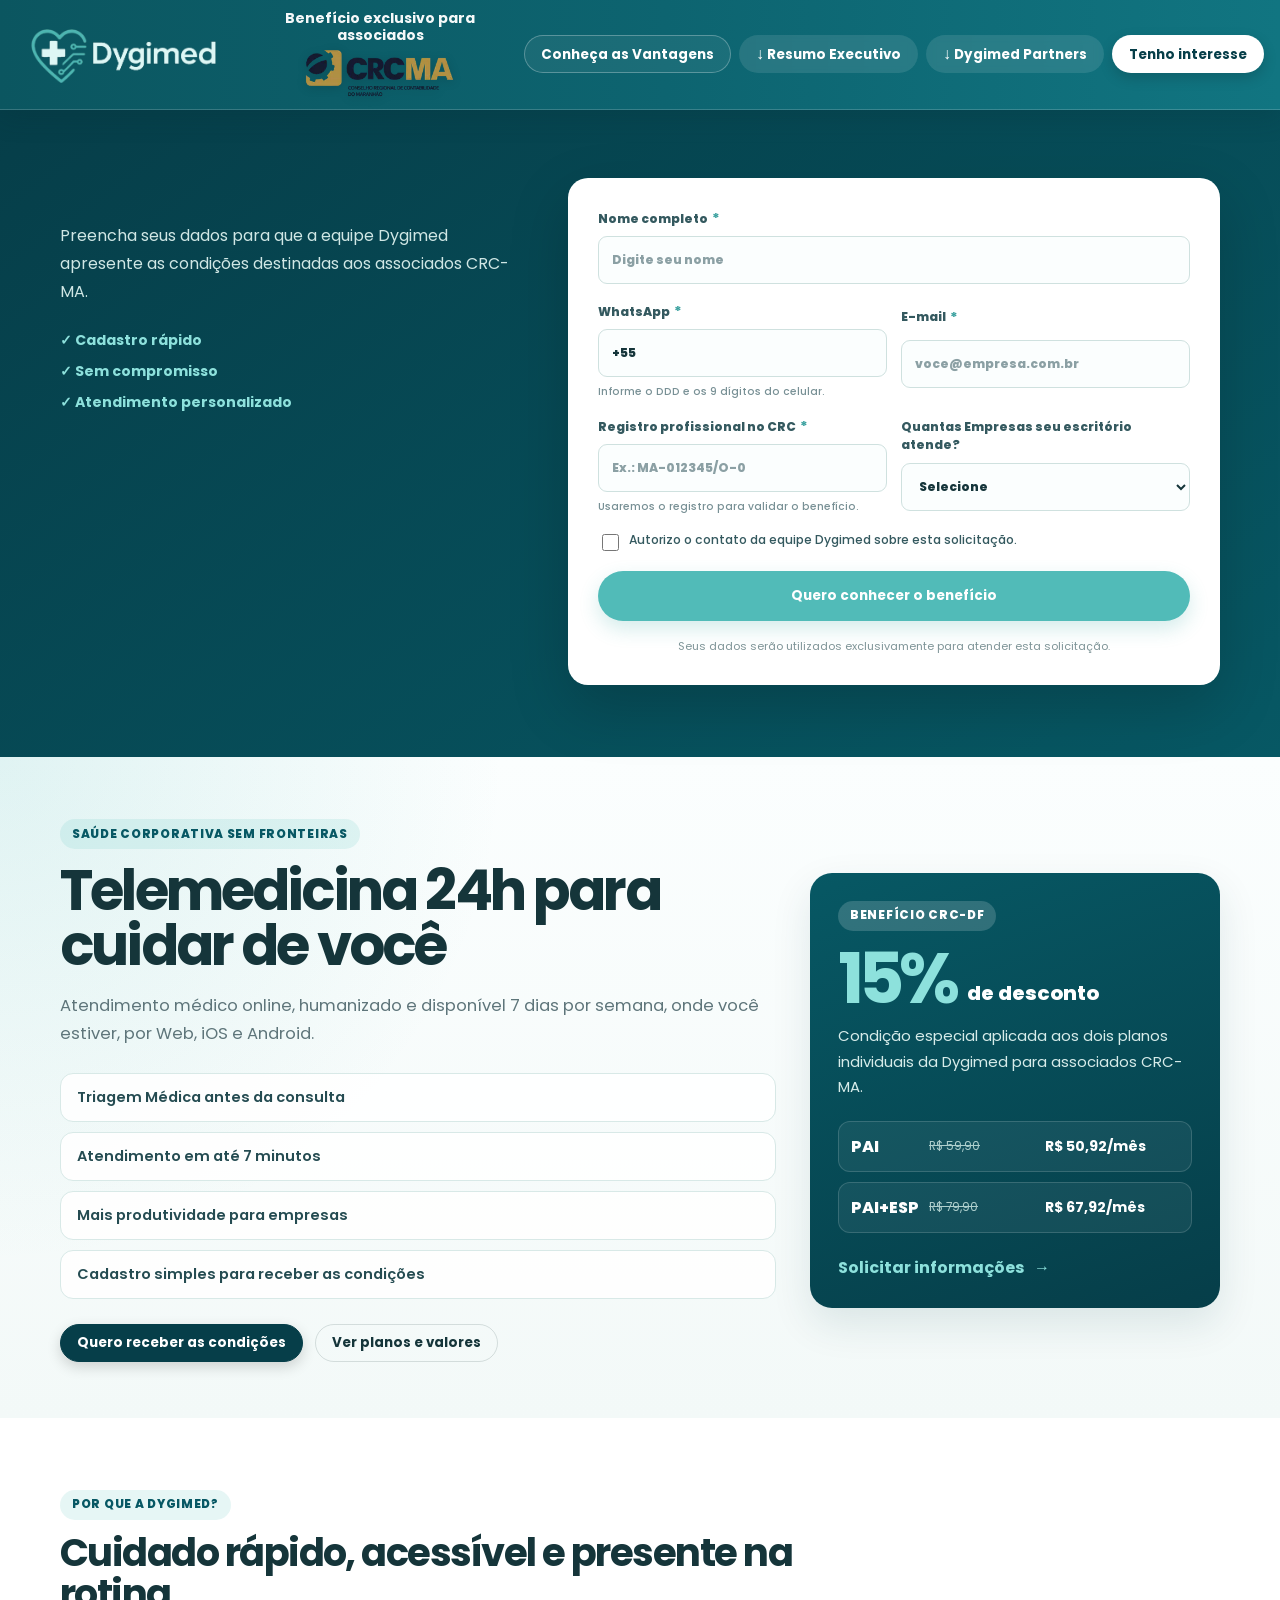
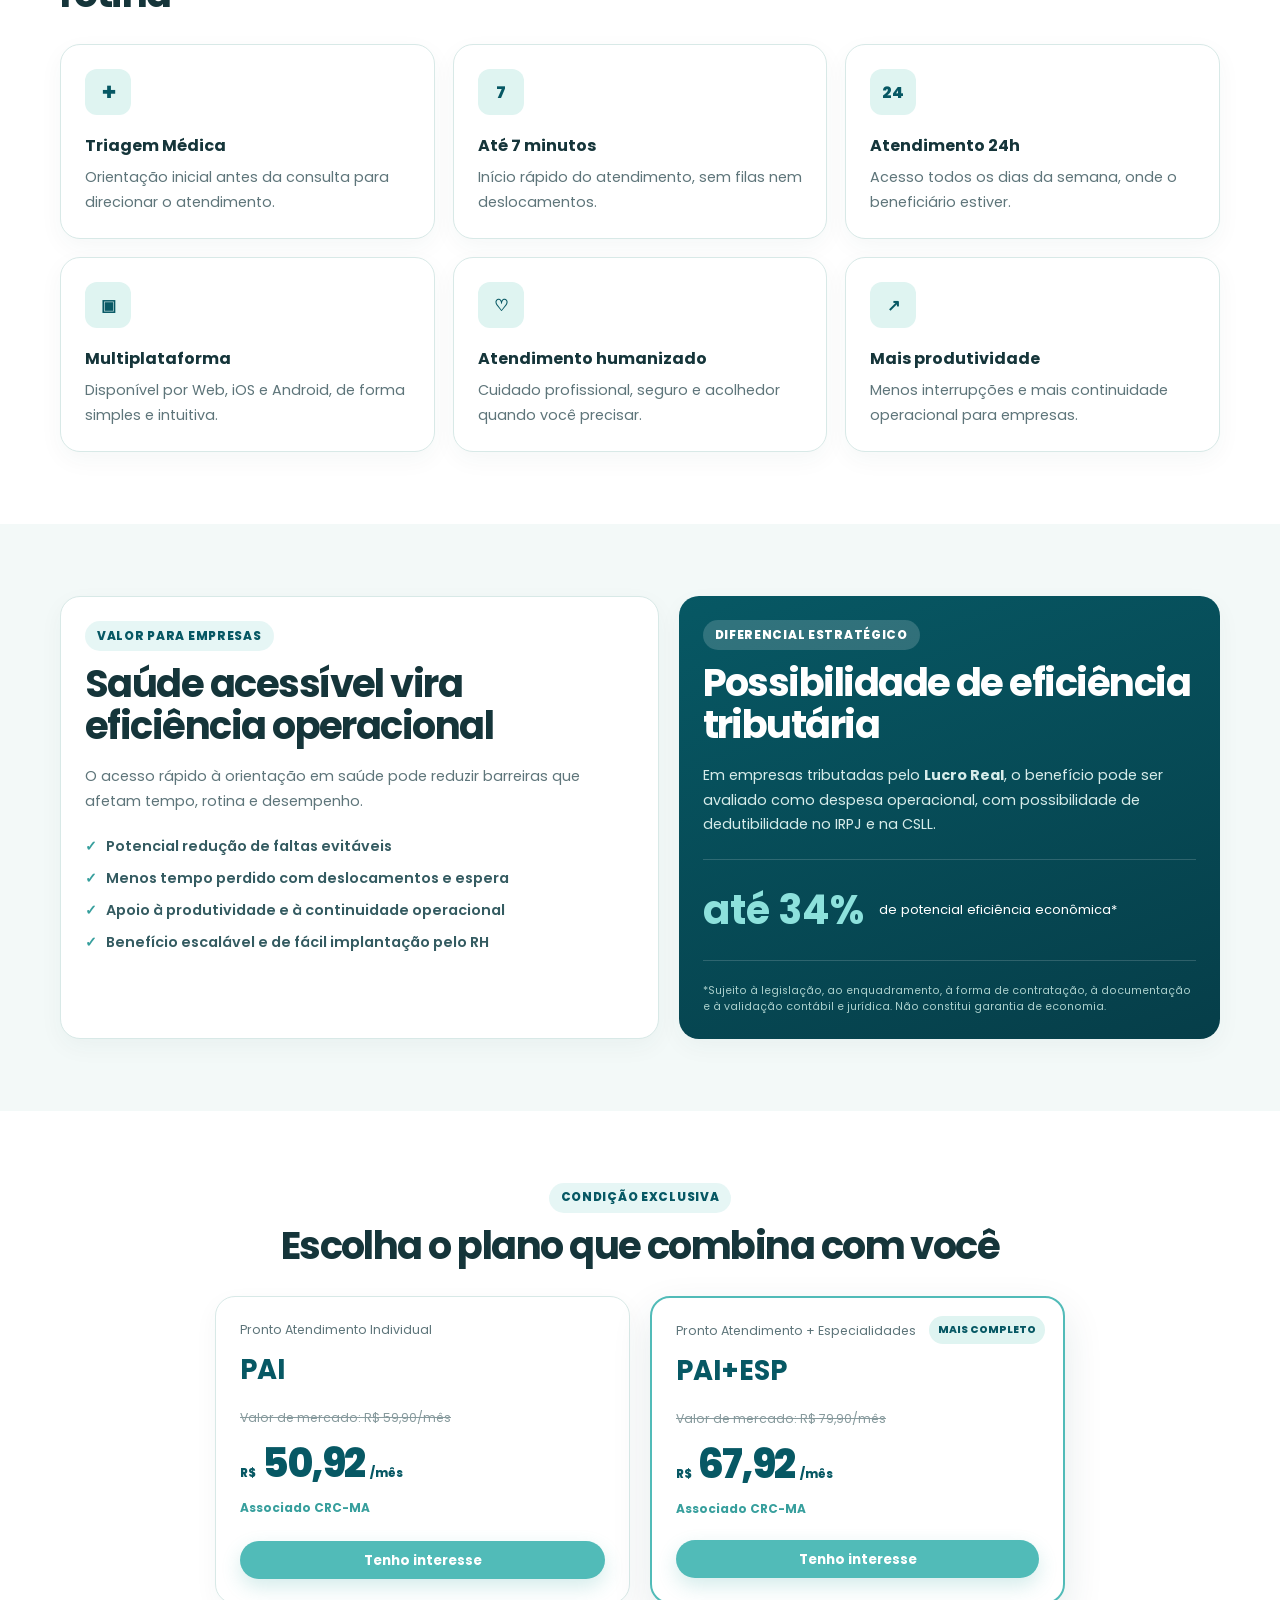
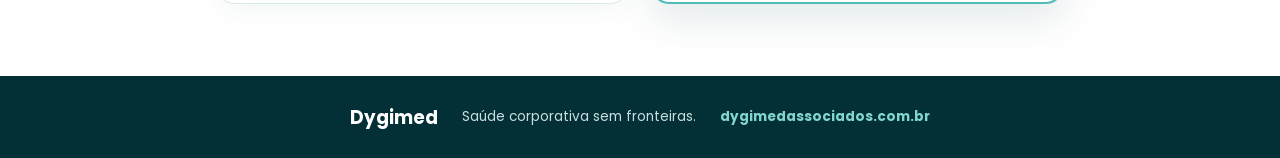
==== commit 1bec1cdf: "Add files via upload" ====
--- a/crcma/index.html
+++ b/crcma/index.html
@@ -43,8 +43,7 @@
  <section class="section section--form" id="cadastro">
       <div class="container form-grid">
         <div class="form-copy">
-          <span class="panel__label panel__label--light">Próximo passo</span>
-          <h2>Cadastre seu interesse</h2>
+         
           <p>Preencha seus dados para que a equipe Dygimed apresente as condições destinadas aos associados CRC-MA.</p>
           <div class="form-benefits"><span>✓ Cadastro rápido</span><span>✓ Sem compromisso</span><span>✓ Atendimento personalizado</span></div>
         </div>
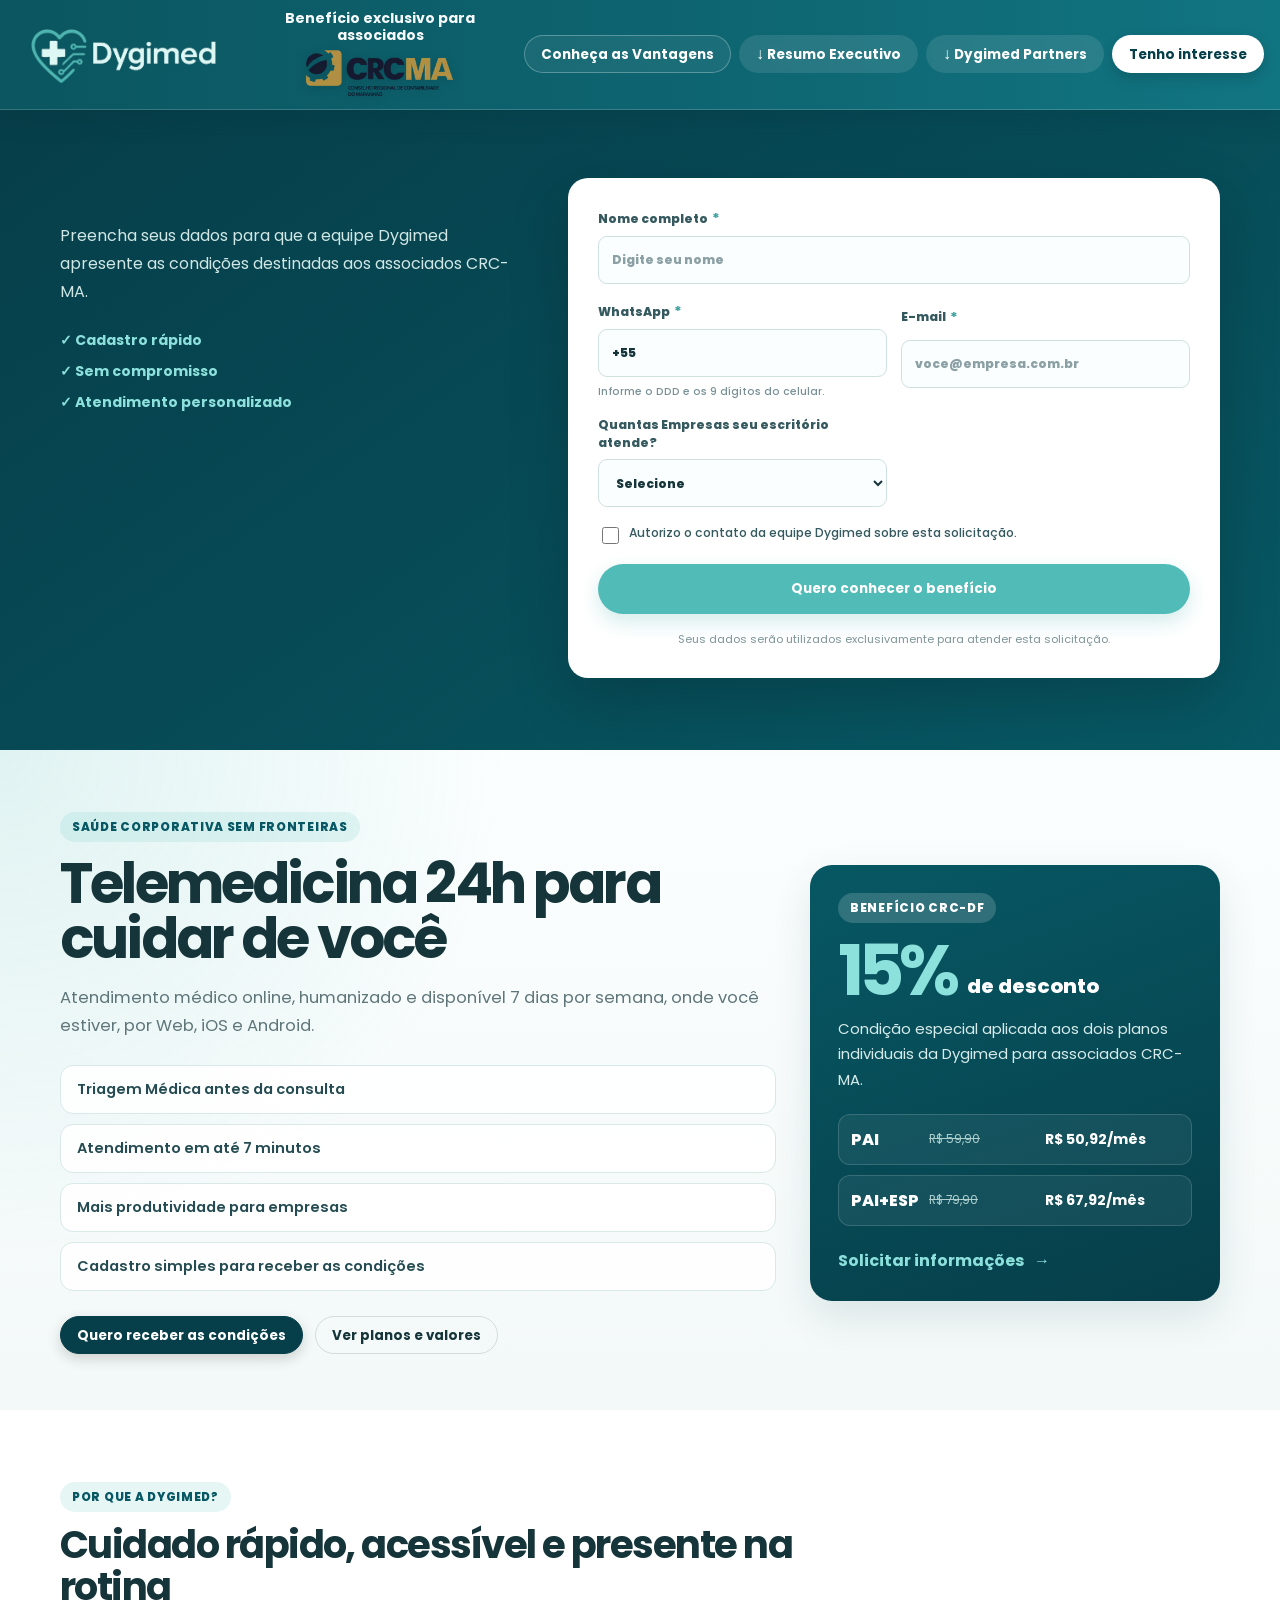
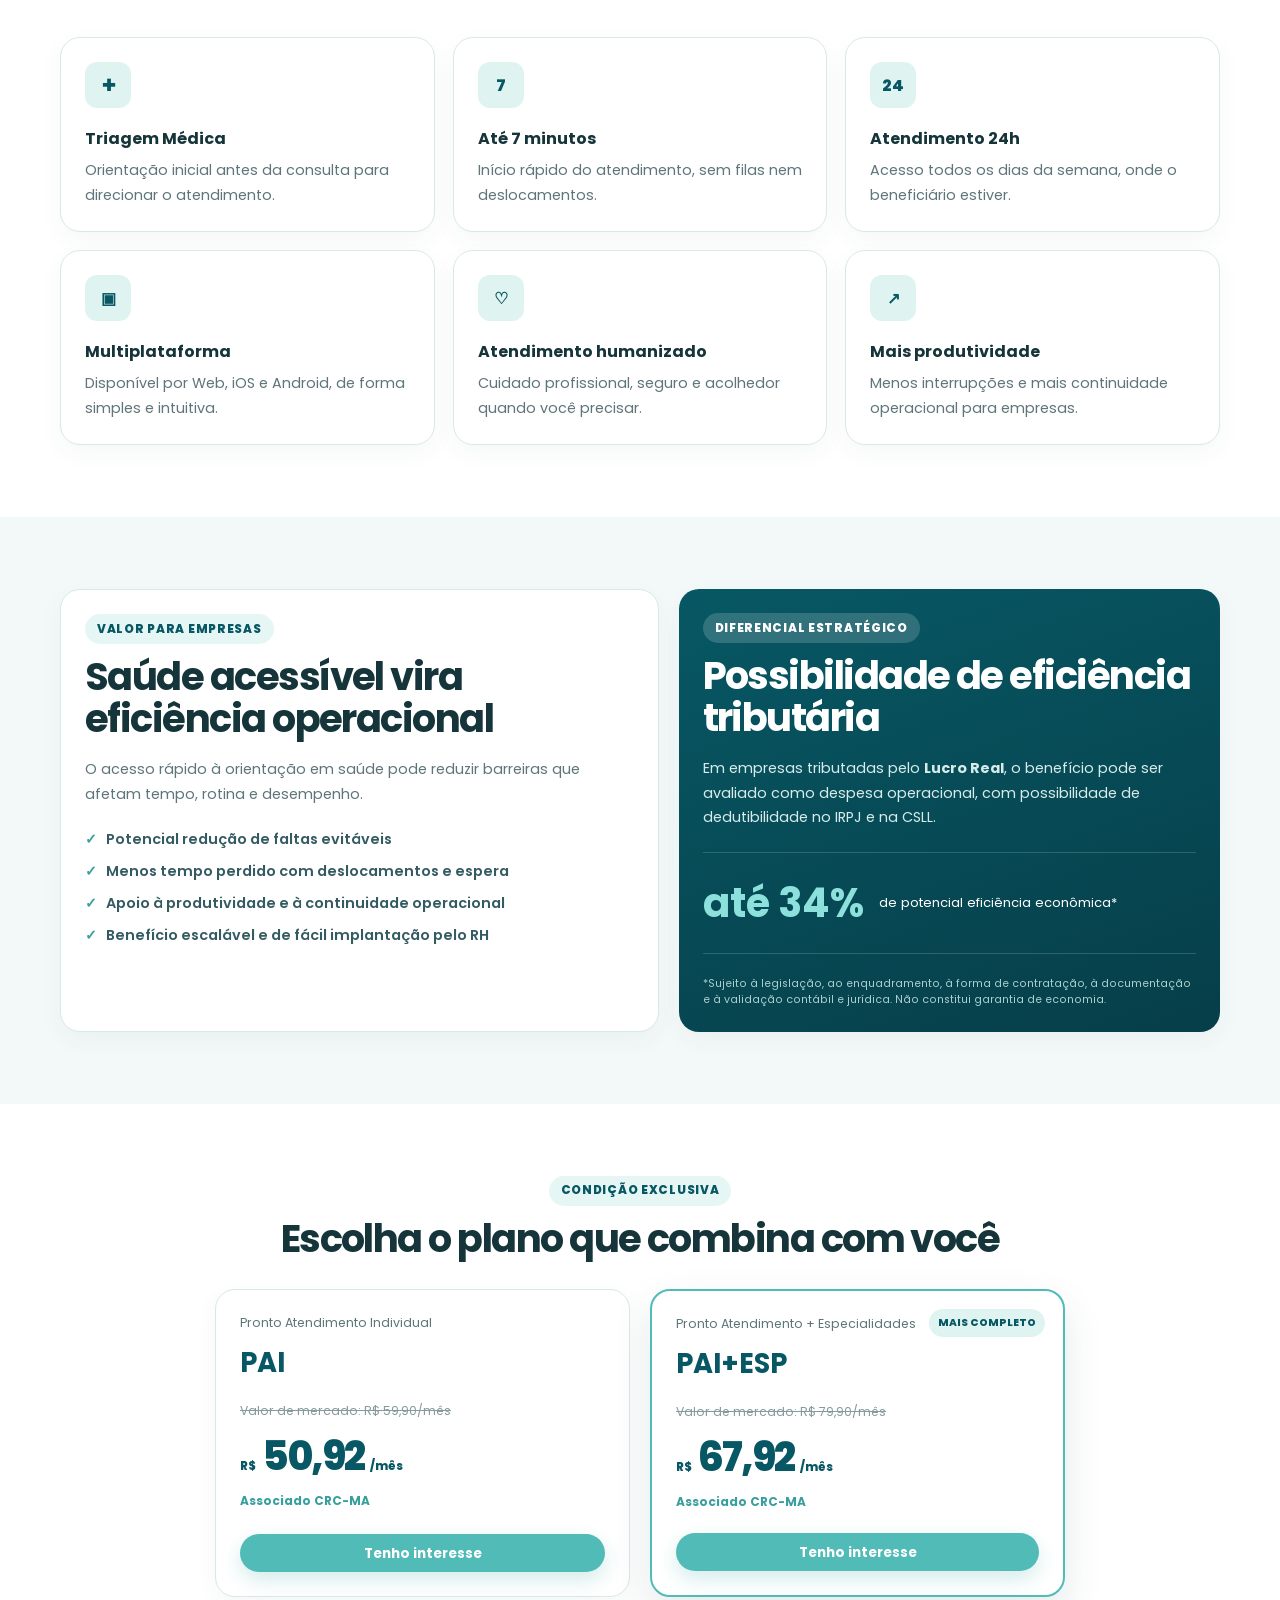
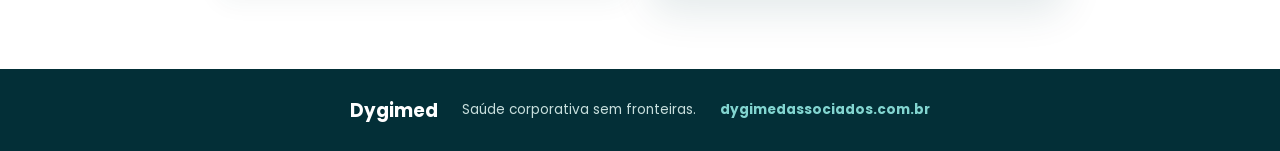
==== commit 19875d6a: "Add files via upload" ====
--- a/crcma/index.html
+++ b/crcma/index.html
@@ -75,12 +75,6 @@
 
           <div class="field-row">
             
-<label class="form-field" for="registro_crc">
-              <span class="field-label">Registro profissional no CRC <b aria-hidden="true">*</b></span>
-              <input id="registro_crc" type="text" name="registro_crc" required maxlength="24" autocapitalize="characters" placeholder="Ex.: MA-012345/O-0" aria-describedby="registro_crc-ajuda registro_crc-erro">
-              <span class="field-hint" id="registro_crc-ajuda">Usaremos o registro para validar o benefício.</span>
-              <span class="field-error" id="registro_crc-erro" aria-live="polite"></span>
-            </label>
 
 	<label class="form-field" for="empresa">
               <span class="field-label">Quantas Empresas seu escritório atende?</span>
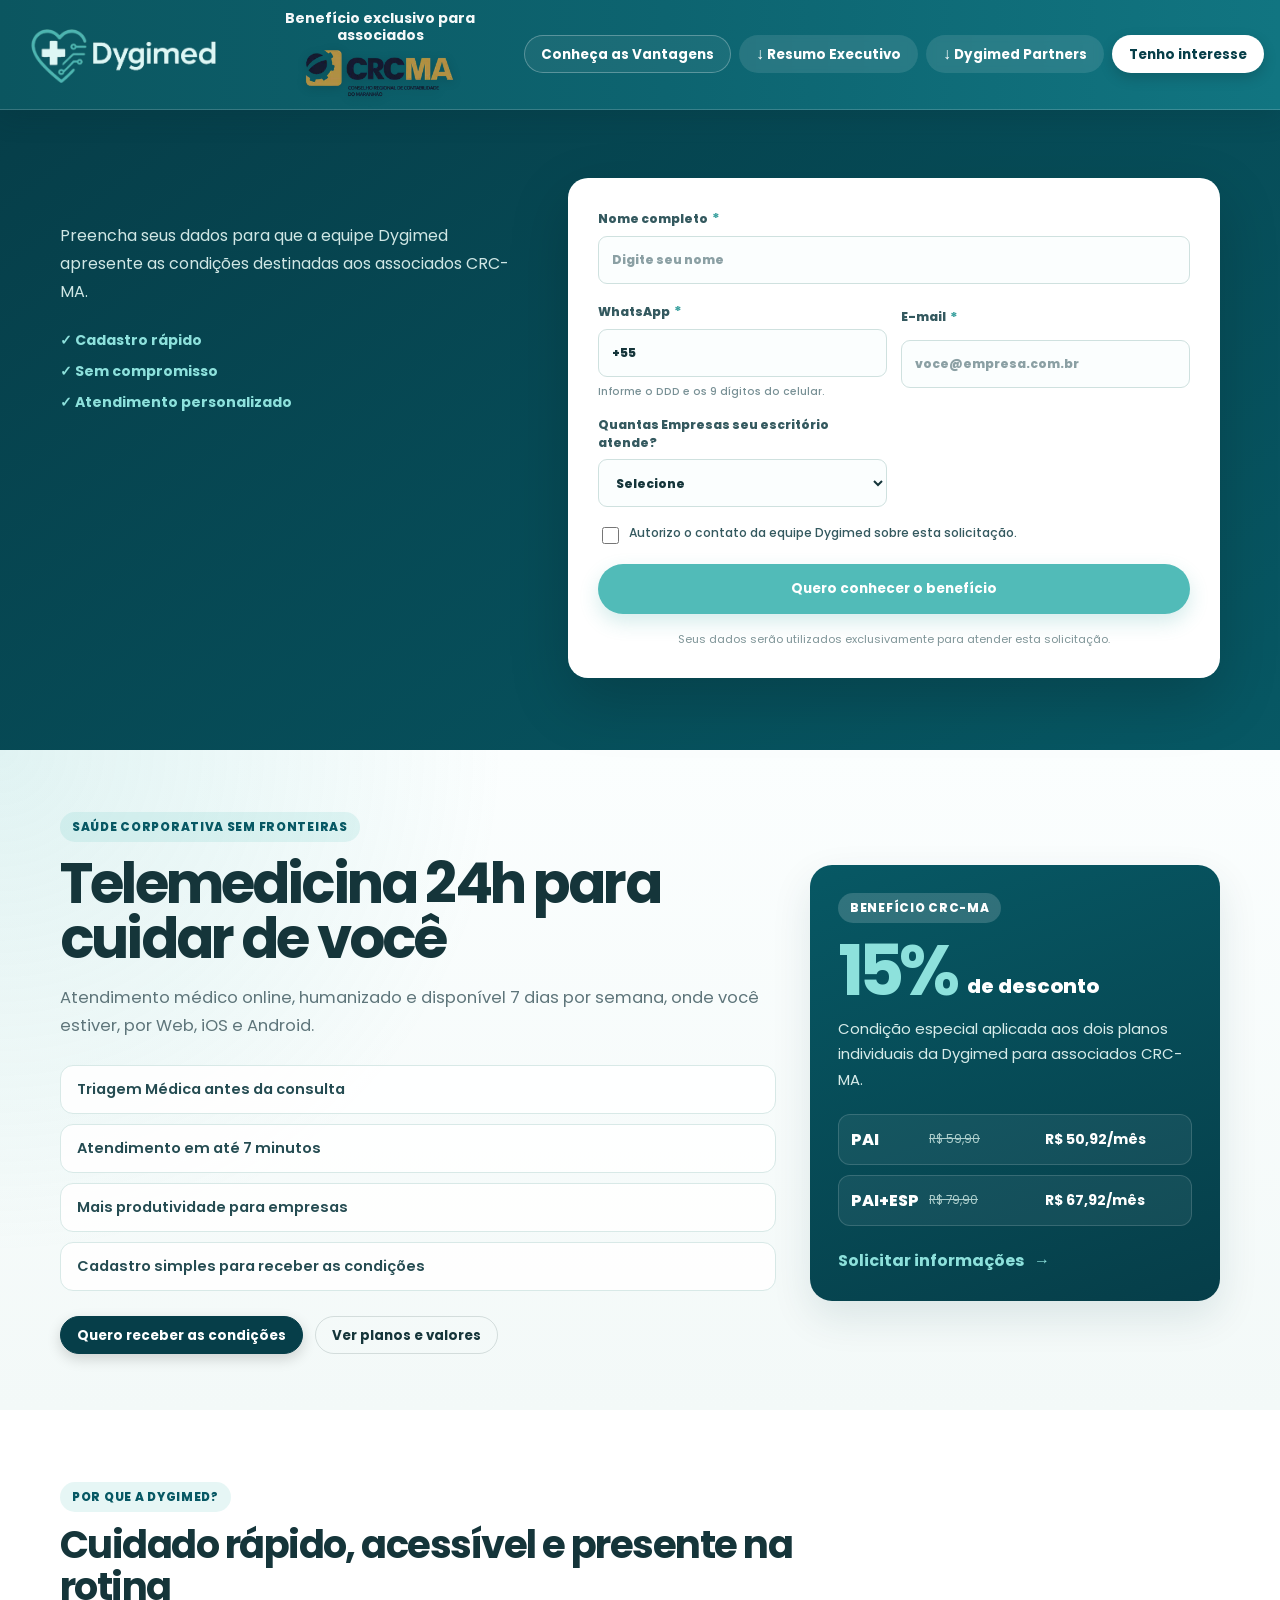
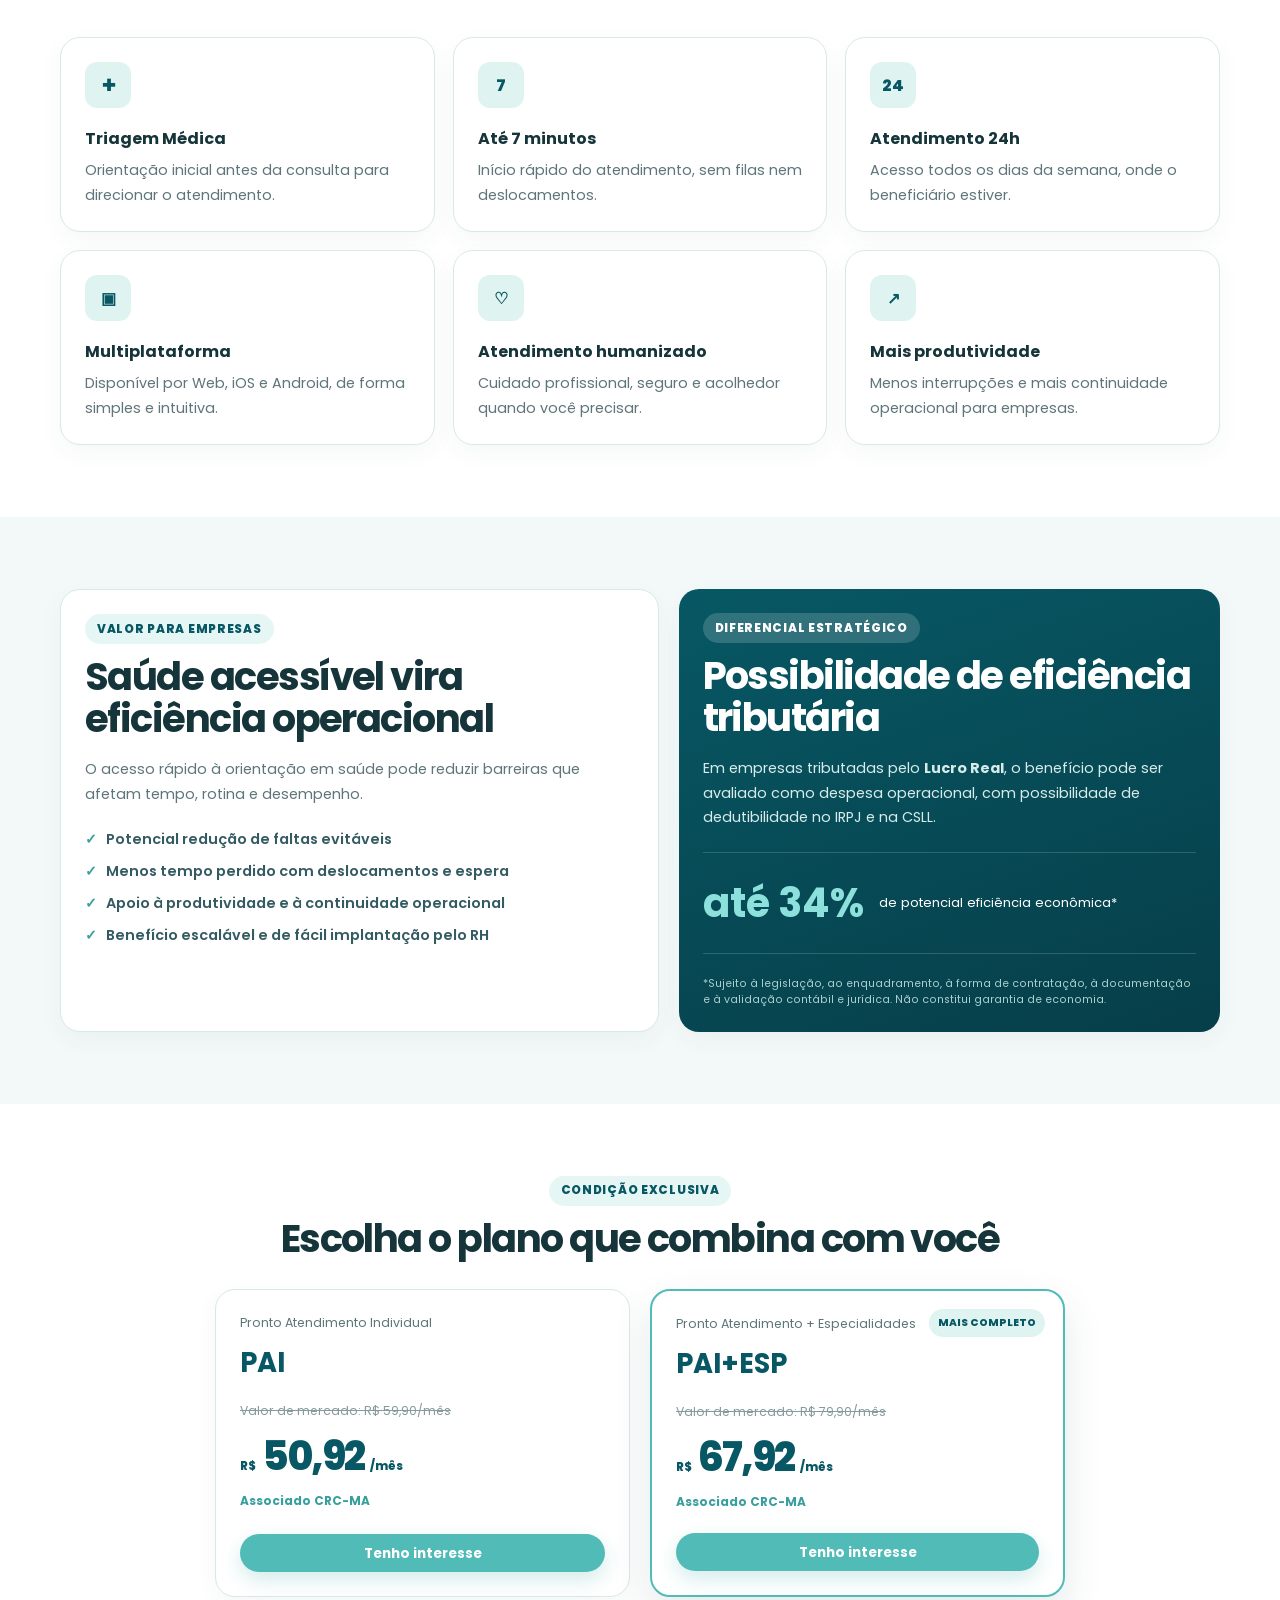
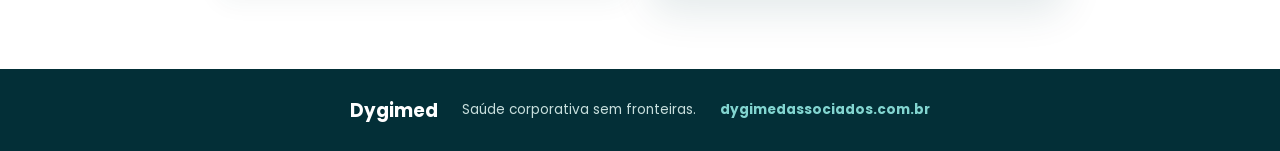
==== commit a85e7b62: "Add files via upload" ====
--- a/crcma/index.html
+++ b/crcma/index.html
@@ -134,7 +134,7 @@
         </div>
 
         <aside class="hero__panel hero__panel--highlight">
-          <span class="panel__label panel__label--light">Benefício CRC-DF</span>
+          <span class="panel__label panel__label--light">Benefício CRC-MA</span>
           <div class="discount-head"><strong>15%</strong><span>de desconto</span></div>
           <p>Condição especial aplicada aos dois planos individuais da Dygimed para associados CRC-MA.</p>
           <div class="mini-prices">
